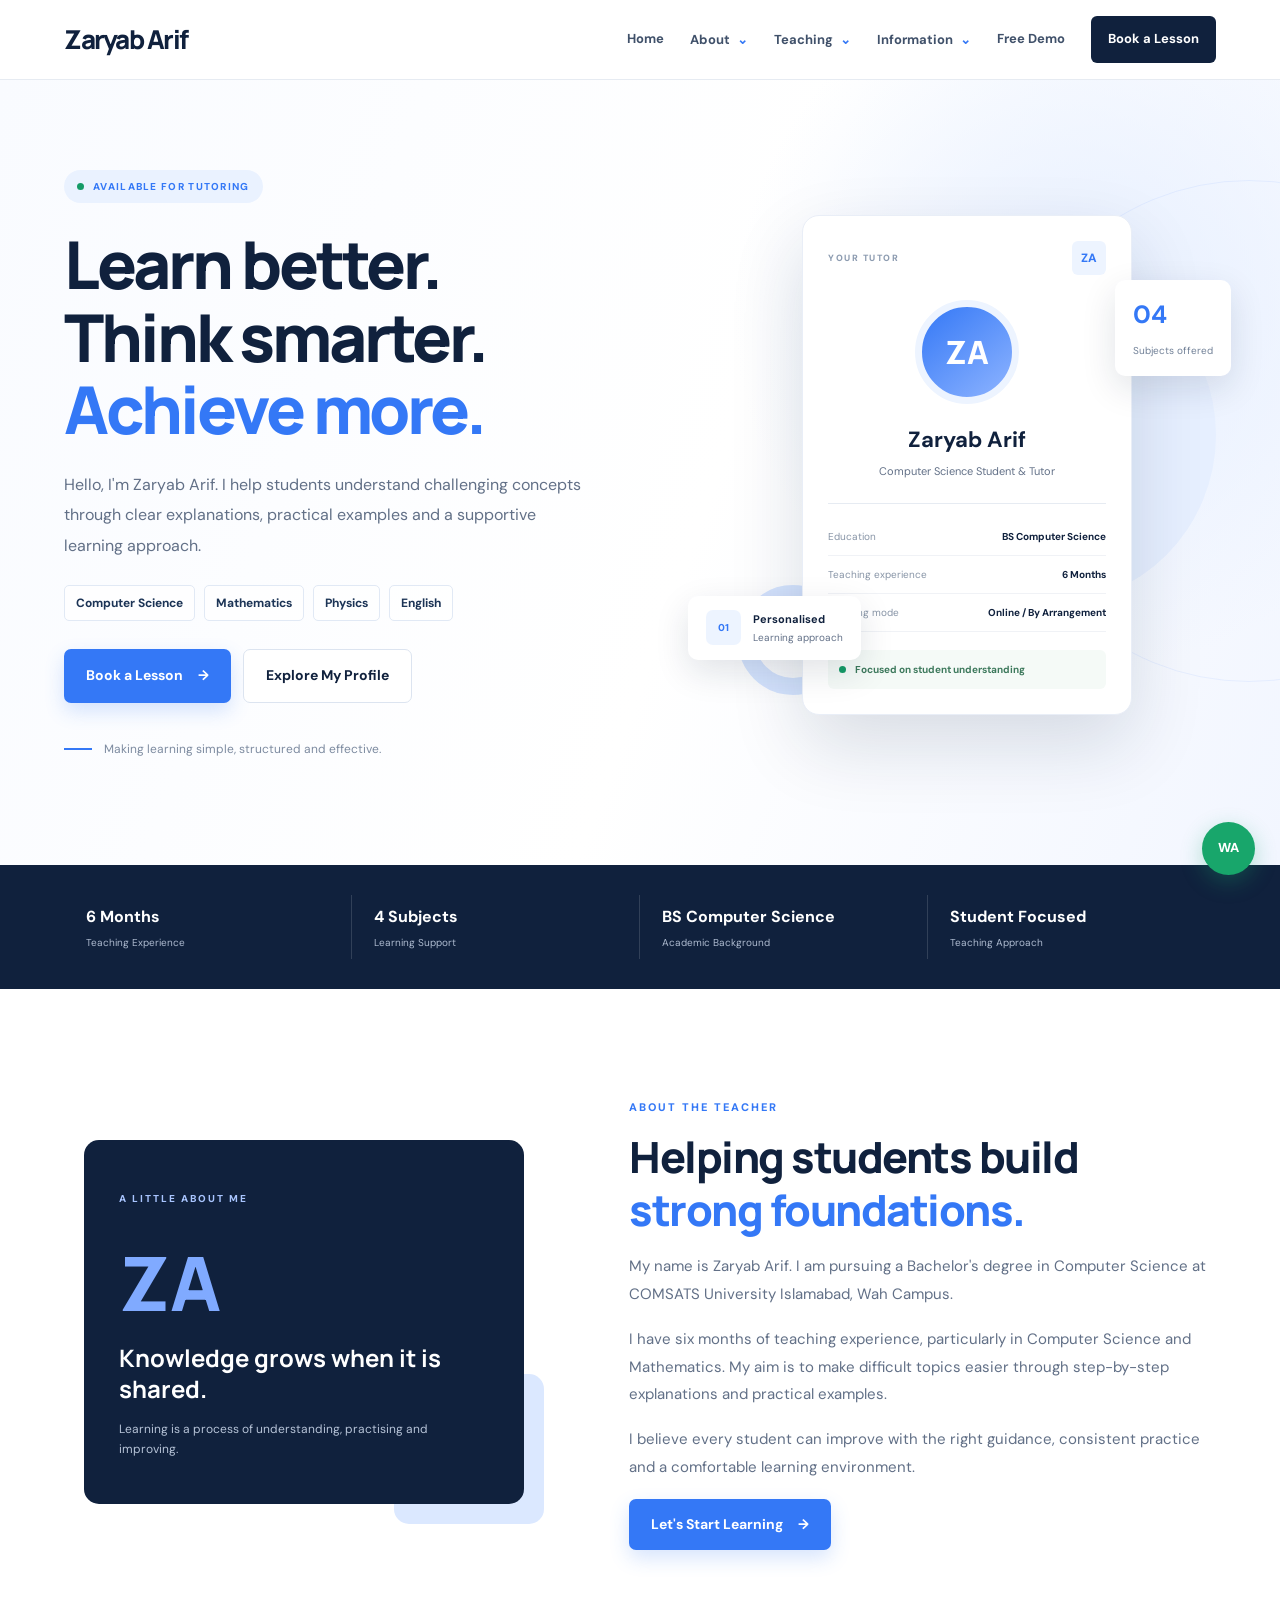
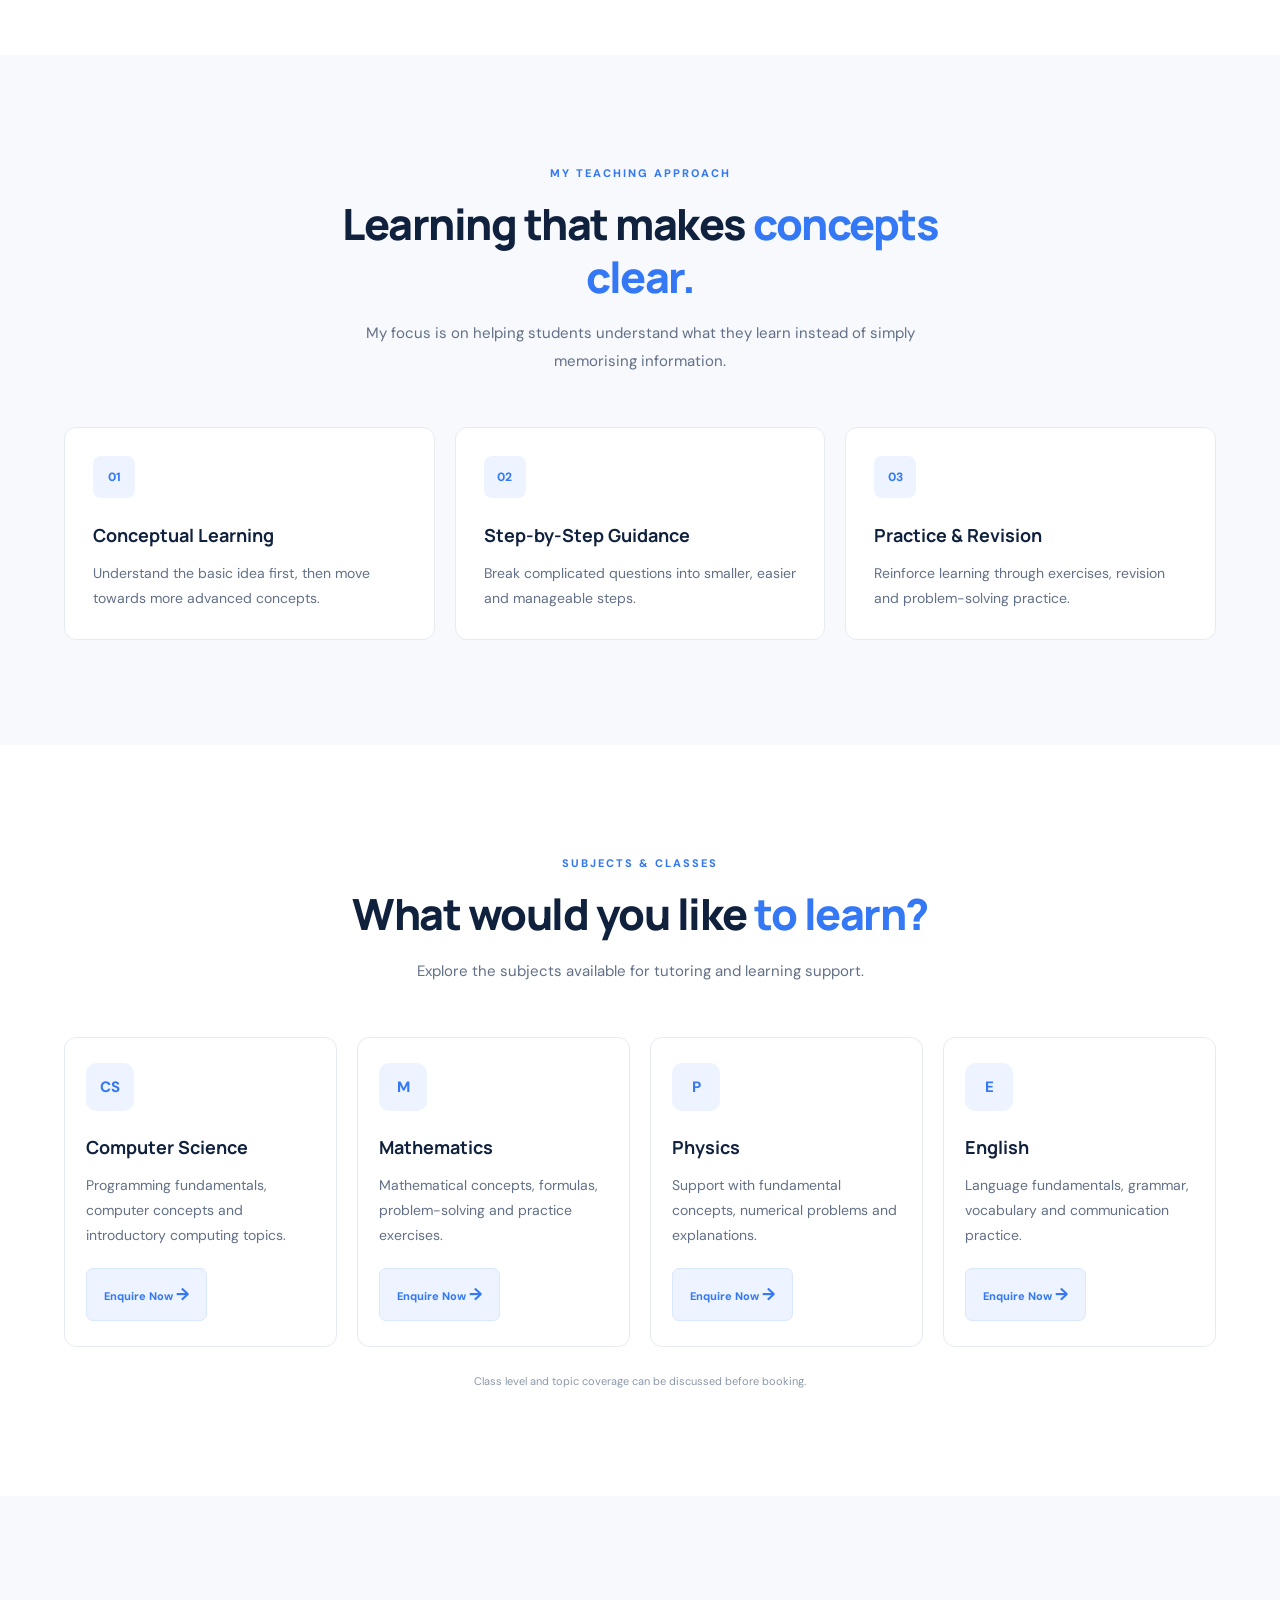
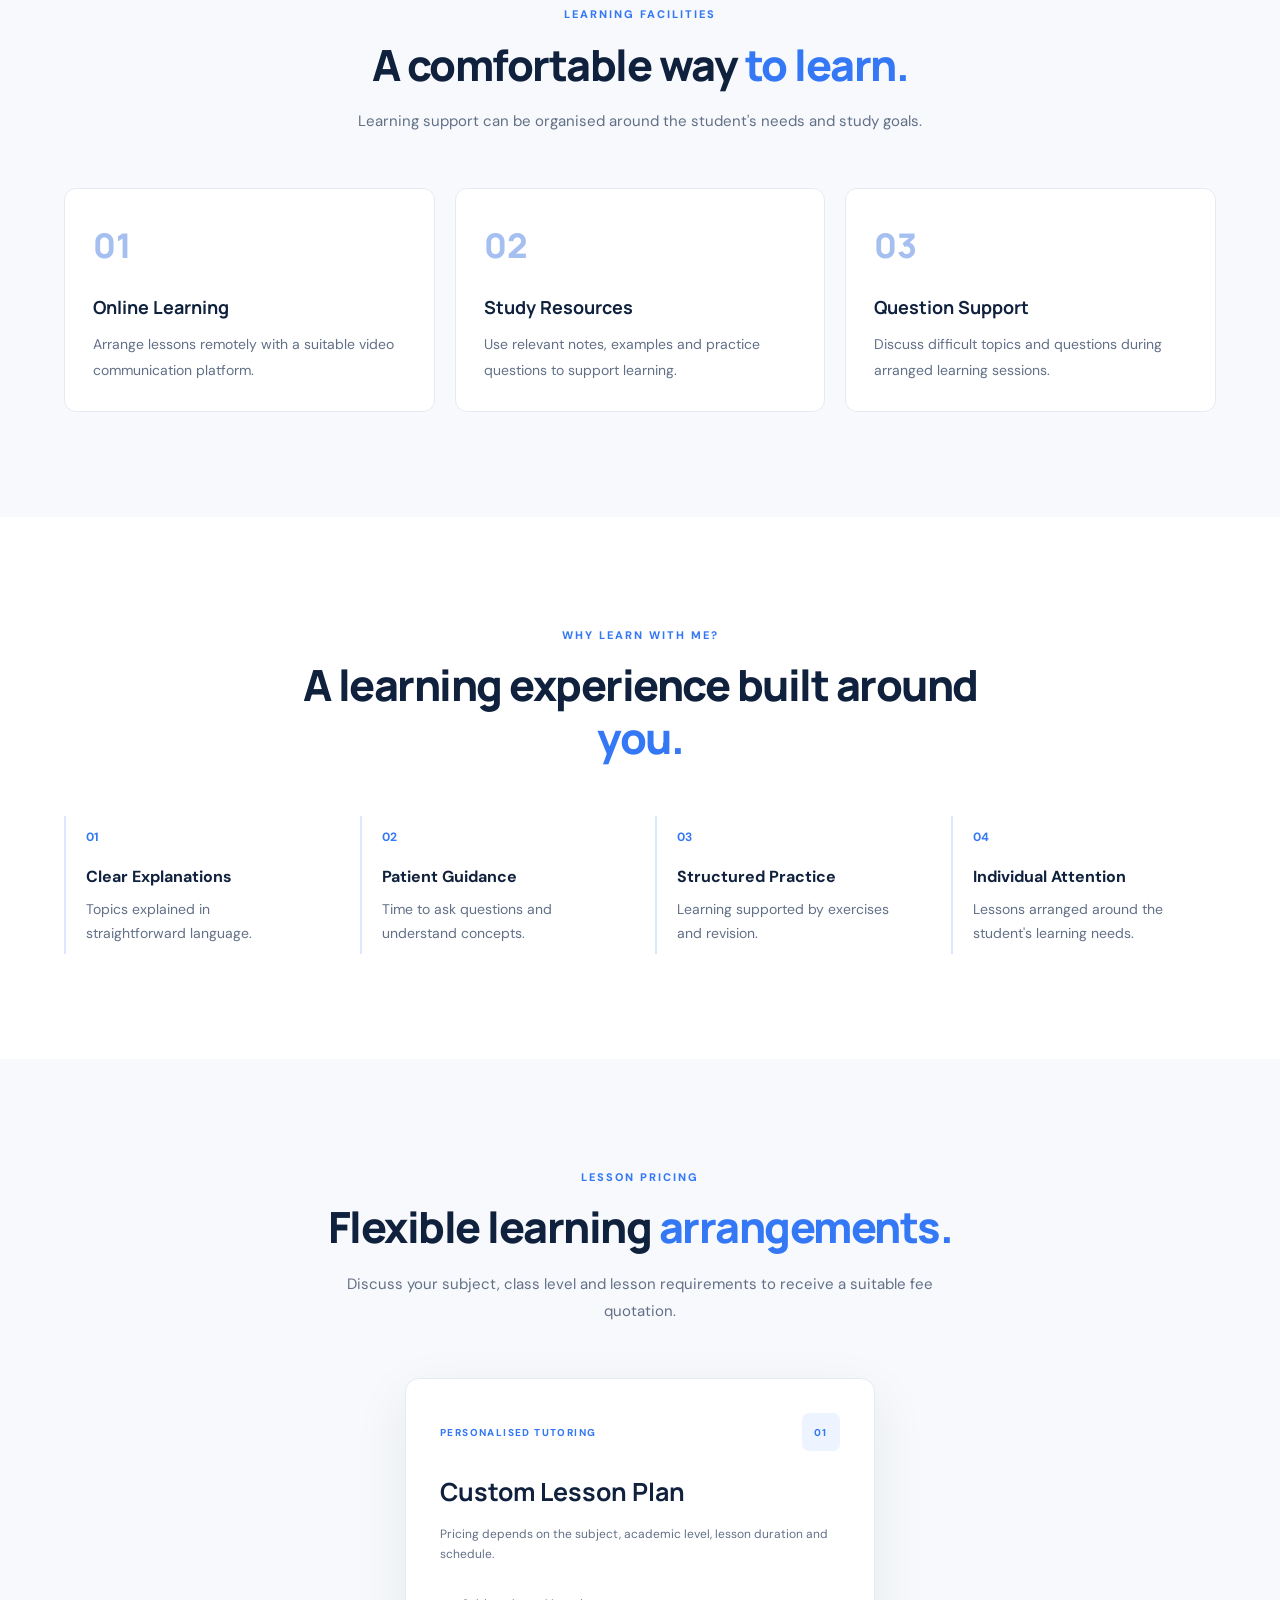
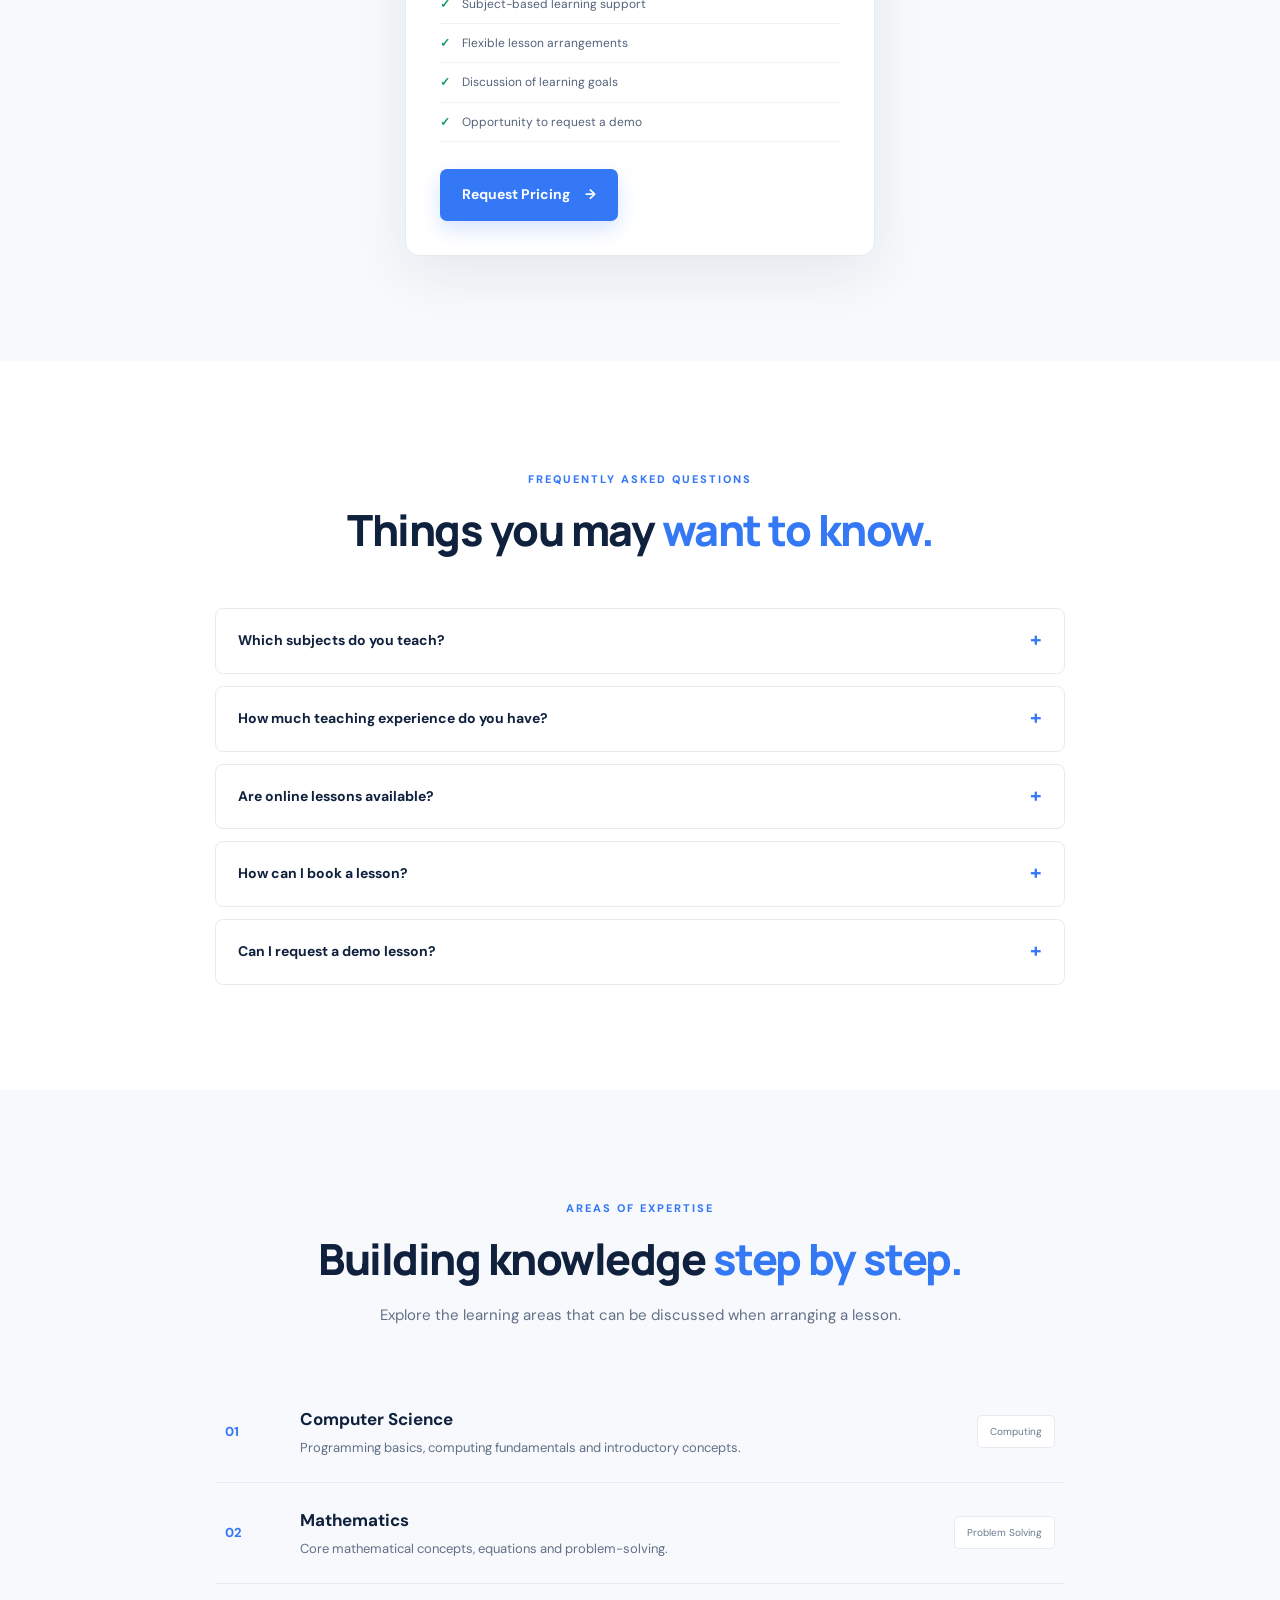
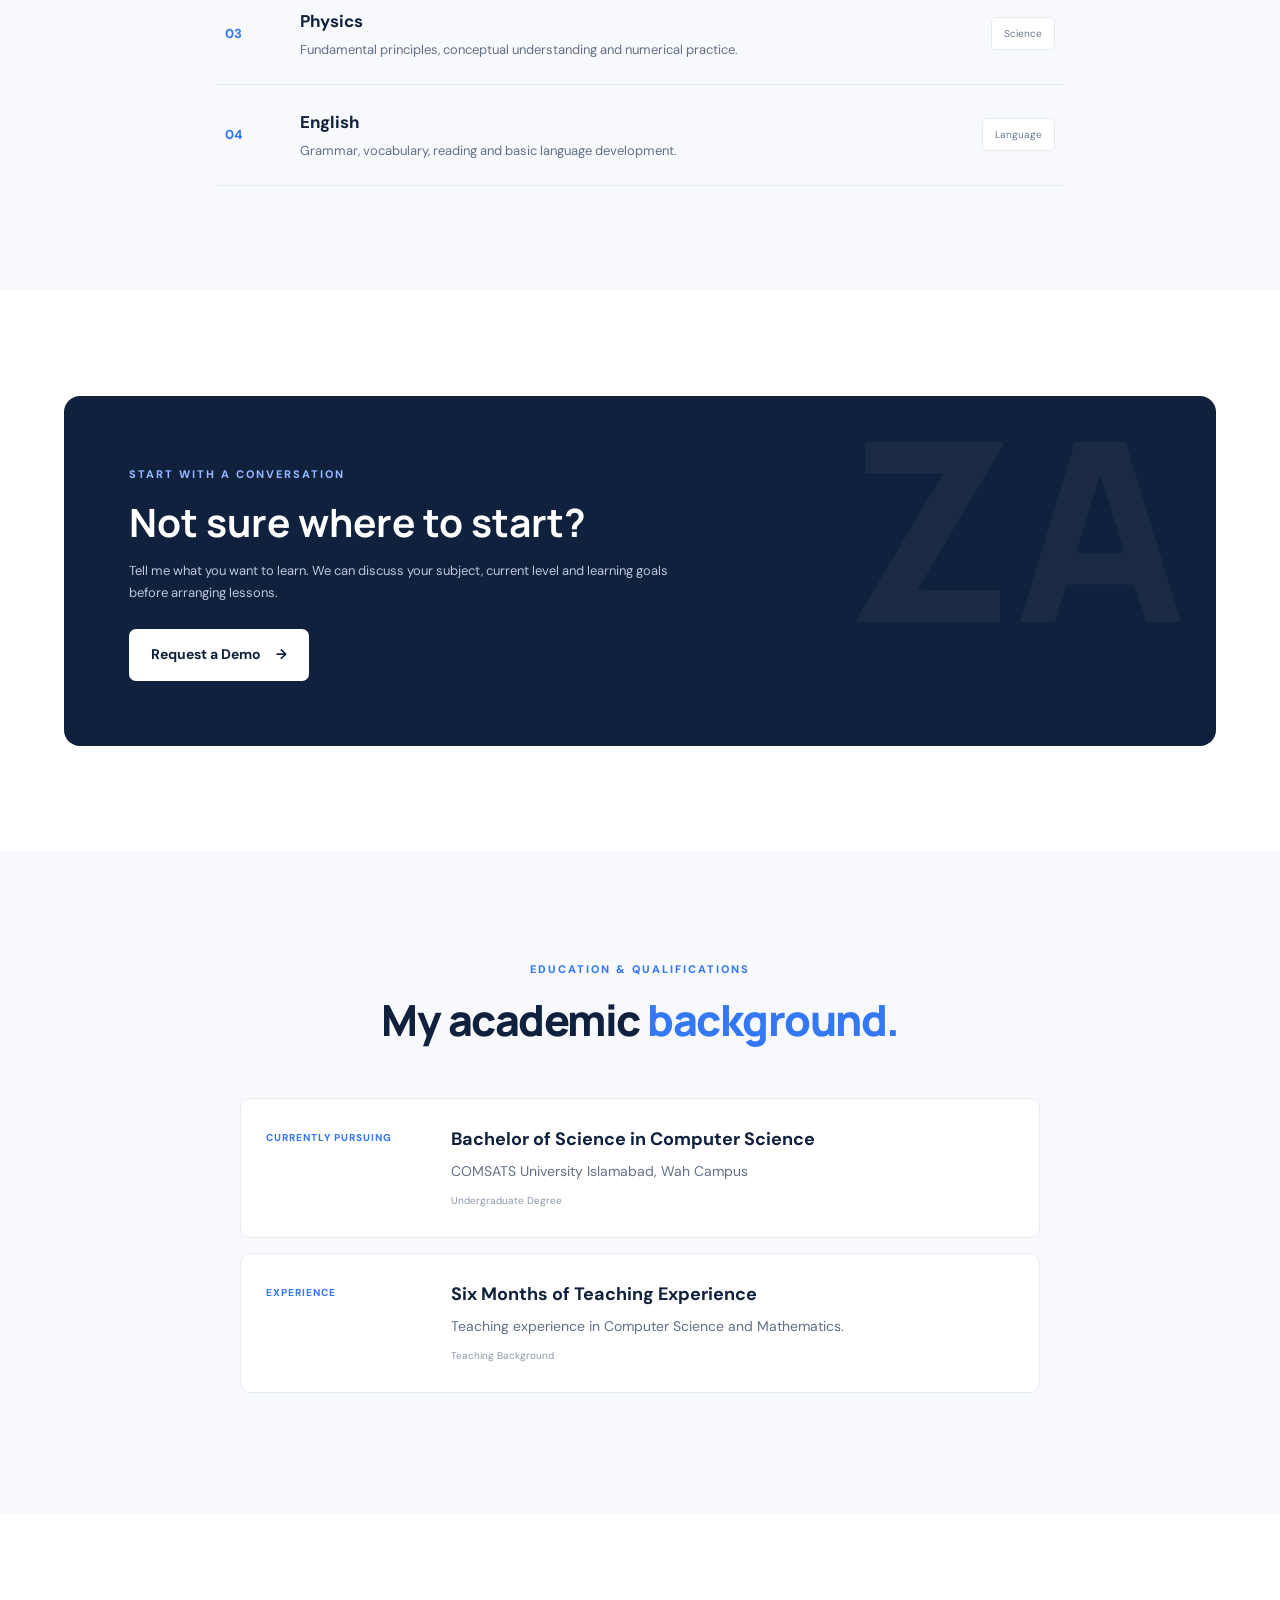
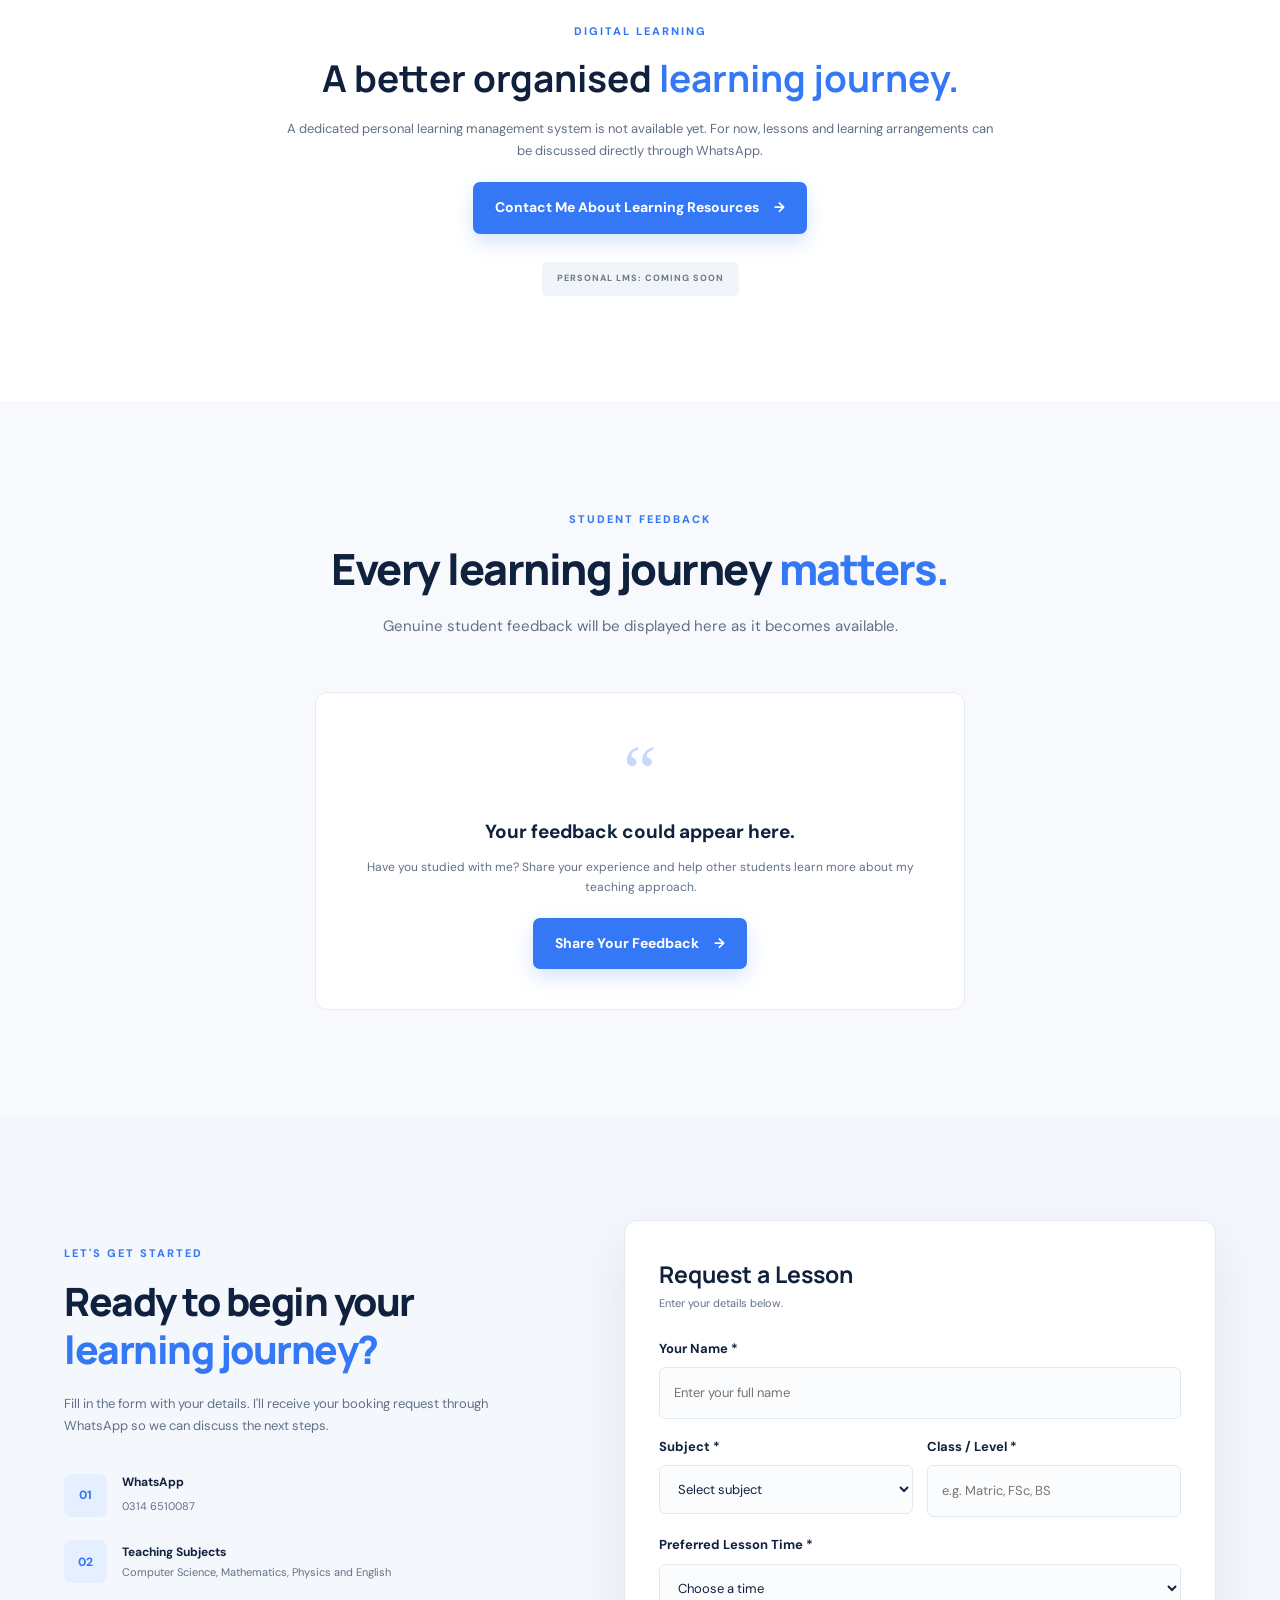
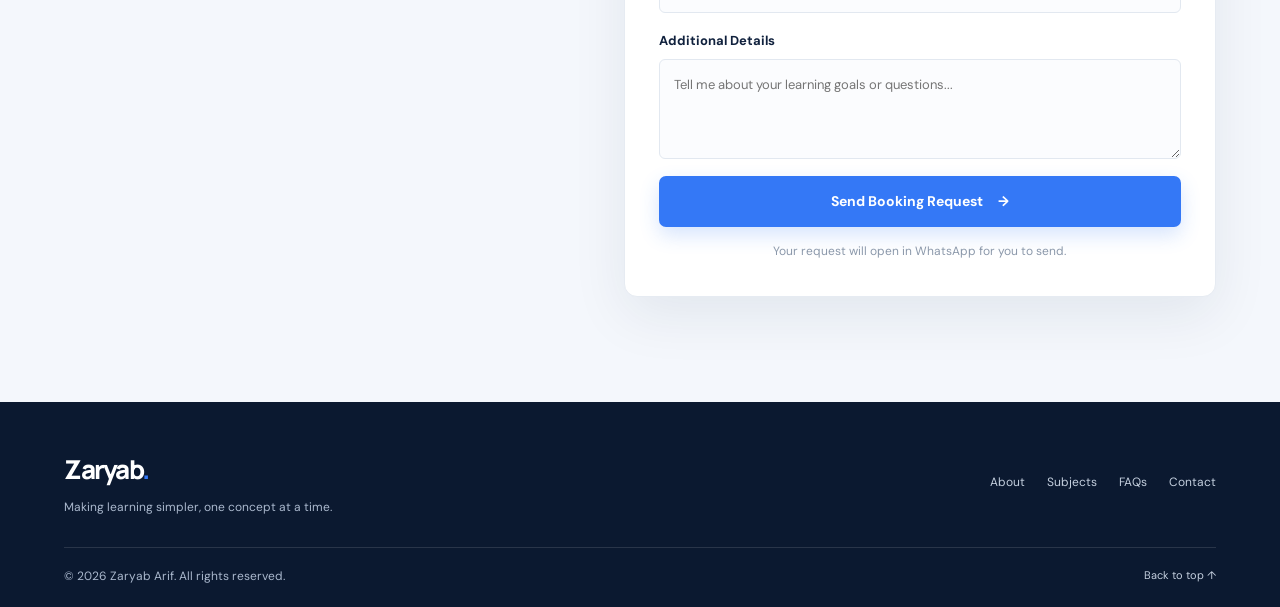
==== index.html @ 6c556bca "Add files via upload" ====
<!DOCTYPE html>
<html lang="en">
<head>
    <meta charset="UTF-8">
    <meta name="viewport" content="width=device-width, initial-scale=1.0">
    <meta name="description" content="Meet Zaryab Arif, a computer science student and tutor offering online learning support in Computer Science, Mathematics, Physics and English.">
    <title>Zaryab Arif | Online Tutor</title>
    <link rel="stylesheet" href="style.css">
</head>
<body>

    <!-- HEADER -->
    <header class="header">
        <div class="container navbar">
            <a href="#home" class="logo">Zaryab Arif</a>

            <button class="menu-toggle" id="menuToggle" aria-label="Open navigation" aria-expanded="false">
                <span></span><span></span><span></span>
            </button>

            <nav class="nav-links" id="navLinks">
                <a href="#home">Home</a>

                <div class="nav-dropdown">
                    <button class="dropdown-toggle">About <span>⌄</span></button>
                    <div class="dropdown-menu">
                        <a href="#about">About Me</a>
                        <a href="#specialties">Teaching Approach</a>
                        <a href="#qualifications">Qualifications</a>
                    </div>
                </div>

                <div class="nav-dropdown">
                    <button class="dropdown-toggle">Teaching <span>⌄</span></button>
                    <div class="dropdown-menu">
                        <a href="#subjects">Subjects & Classes</a>
                        <a href="#facilities">Learning Facilities</a>
                        <a href="#expertise">Expertise</a>
                    </div>
                </div>

                <div class="nav-dropdown">
                    <button class="dropdown-toggle">Information <span>⌄</span></button>
                    <div class="dropdown-menu">
                        <a href="#trust">Why Learn With Me?</a>
                        <a href="#pricing">Pricing</a>
                        <a href="#faq">FAQs</a>
                        <a href="#lms">Learning Platform</a>
                        <a href="#testimonials">Reviews</a>
                    </div>
                </div>

                <a href="#demo">Free Demo</a>
                <a href="#booking" class="nav-cta">Book a Lesson</a>
            </nav>
        </div>
    </header>


    <main>

        <!-- 1. HERO -->
        <section class="hero" id="home">
            <div class="container hero-grid">

                <div class="hero-content">
                    <div class="eyebrow">
                        <span class="status-dot"></span>
                        AVAILABLE FOR TUTORING
                    </div>

                    <h1>
                        Learn better.<br>
                        Think smarter.<br>
                        <span>Achieve more.</span>
                    </h1>

                    <p class="hero-description">
                        Hello, I'm Zaryab Arif. I help students understand
                        challenging concepts through clear explanations,
                        practical examples and a supportive learning approach.
                    </p>

                    <div class="hero-tags">
                        <span>Computer Science</span>
                        <span>Mathematics</span>
                        <span>Physics</span>
                        <span>English</span>
                    </div>

                    <div class="hero-buttons">
                        <a href="#booking" class="btn btn-primary">
                            Book a Lesson <span>→</span>
                        </a>
                        <a href="#about" class="btn btn-secondary">
                            Explore My Profile
                        </a>
                    </div>

                    <div class="hero-note">
                        <span class="note-line"></span>
                        Making learning simple, structured and effective.
                    </div>
                </div>

                <div class="hero-visual">
                    <div class="visual-decoration decoration-one"></div>
                    <div class="visual-decoration decoration-two"></div>

                    <div class="profile-card">
                        <div class="profile-top">
                            <span class="profile-label">YOUR TUTOR</span>
                            <span class="profile-mark">ZA</span>
                        </div>

                        <div class="profile-avatar">ZA</div>

                        <h2>Zaryab Arif</h2>
                        <p class="profile-role">Computer Science Student & Tutor</p>

                        <div class="profile-divider"></div>

                        <div class="profile-detail">
                            <span>Education</span>
                            <strong>BS Computer Science</strong>
                        </div>

                        <div class="profile-detail">
                            <span>Teaching experience</span>
                            <strong>6 Months</strong>
                        </div>

                        <div class="profile-detail">
                            <span>Learning mode</span>
                            <strong>Online / By Arrangement</strong>
                        </div>

                        <div class="profile-bottom">
                            <span class="profile-bottom-dot"></span>
                            Focused on student understanding
                        </div>
                    </div>

                    <div class="floating-card floating-card-top">
                        <strong>04</strong>
                        <span>Subjects offered</span>
                    </div>

                    <div class="floating-card floating-card-bottom">
                        <span class="floating-icon">01</span>
                        <div>
                            <strong>Personalised</strong>
                            <span>Learning approach</span>
                        </div>
                    </div>
                </div>

            </div>
        </section>


        <!-- INTRO STRIP -->
        <section class="intro-strip">
            <div class="container intro-grid">
                <div>
                    <strong>6 Months</strong>
                    <span>Teaching Experience</span>
                </div>
                <div>
                    <strong>4 Subjects</strong>
                    <span>Learning Support</span>
                </div>
                <div>
                    <strong>BS Computer Science</strong>
                    <span>Academic Background</span>
                </div>
                <div>
                    <strong>Student Focused</strong>
                    <span>Teaching Approach</span>
                </div>
            </div>
        </section>


        <!-- 2. ABOUT -->
        <section class="section about" id="about">
            <div class="container two-column">

                <div class="about-visual">
                    <div class="about-panel">
                        <span class="panel-small">A LITTLE ABOUT ME</span>
                        <div class="about-initials">ZA</div>
                        <h3>Knowledge grows when it is shared.</h3>
                        <p>Learning is a process of understanding, practising and improving.</p>
                    </div>
                    <div class="about-accent"></div>
                </div>

                <div class="section-content">
                    <span class="section-label">ABOUT THE TEACHER</span>
                    <h2>Helping students build <span>strong foundations.</span></h2>

                    <p>
                        My name is Zaryab Arif. I am pursuing a Bachelor's
                        degree in Computer Science at COMSATS University
                        Islamabad, Wah Campus.
                    </p>

                    <p>
                        I have six months of teaching experience, particularly
                        in Computer Science and Mathematics. My aim is to make
                        difficult topics easier through step-by-step
                        explanations and practical examples.
                    </p>

                    <p>
                        I believe every student can improve with the right
                        guidance, consistent practice and a comfortable
                        learning environment.
                    </p>

                    <a href="#booking" class="btn btn-primary">
                            Let's Start Learning <span>→</span>
                    </a>
                </div>

            </div>
        </section>


        <!-- 3. SPECIALTIES -->
        <section class="section specialties section-light" id="specialties">
            <div class="container">
                <div class="section-heading">
                    <span class="section-label">MY TEACHING APPROACH</span>
                    <h2>Learning that makes <span>concepts clear.</span></h2>
                    <p>My focus is on helping students understand what they learn instead of simply memorising information.</p>
                </div>

                <div class="card-grid three-grid">
                    <article class="feature-card">
                        <div class="card-number">01</div>
                        <h3>Conceptual Learning</h3>
                        <p>Understand the basic idea first, then move towards more advanced concepts.</p>
                    </article>

                    <article class="feature-card">
                        <div class="card-number">02</div>
                        <h3>Step-by-Step Guidance</h3>
                        <p>Break complicated questions into smaller, easier and manageable steps.</p>
                    </article>

                    <article class="feature-card">
                        <div class="card-number">03</div>
                        <h3>Practice & Revision</h3>
                        <p>Reinforce learning through exercises, revision and problem-solving practice.</p>
                    </article>
                </div>
            </div>
        </section>


        <!-- 4. SUBJECTS -->
        <section class="section subjects" id="subjects">
            <div class="container">
                <div class="section-heading">
                    <span class="section-label">SUBJECTS & CLASSES</span>
                    <h2>What would you like <span>to learn?</span></h2>
                    <p>Explore the subjects available for tutoring and learning support.</p>
                </div>

                <div class="card-grid four-grid">
                    <article class="subject-card">
                        <div class="subject-icon">CS</div>
                        <h3>Computer Science</h3>
                        <p>Programming fundamentals, computer concepts and introductory computing topics.</p>
                        <a href="#booking" class="subject-button">
    Enquire Now <span>→</span>
</a>
                    </article>

                    <article class="subject-card">
                        <div class="subject-icon">M</div>
                        <h3>Mathematics</h3>
                        <p>Mathematical concepts, formulas, problem-solving and practice exercises.</p>
                        <a href="#booking" class="subject-button">
    Enquire Now <span>→</span>
</a>
                    </article>

                    <article class="subject-card">
                        <div class="subject-icon">P</div>
                        <h3>Physics</h3>
                        <p>Support with fundamental concepts, numerical problems and explanations.</p>
                        <a href="#booking" class="subject-button">
    Enquire Now <span>→</span>
</a>
                    </article>

                    <article class="subject-card">
                        <div class="subject-icon">E</div>
                        <h3>English</h3>
                        <p>Language fundamentals, grammar, vocabulary and communication practice.</p>
                        <a href="#booking" class="subject-button">
    Enquire Now <span>→</span>
</a>
                    </article>
                </div>

                <p class="small-note">
                    Class level and topic coverage can be discussed before booking.
                </p>
            </div>
        </section>


        <!-- 5. LEARNING FACILITIES -->
        <section class="section facilities section-light" id="facilities">
            <div class="container">
                <div class="section-heading">
                    <span class="section-label">LEARNING FACILITIES</span>
                    <h2>A comfortable way <span>to learn.</span></h2>
                    <p>Learning support can be organised around the student's needs and study goals.</p>
                </div>

                <div class="card-grid three-grid">
                    <article class="facility-card">
                        <div class="facility-icon">01</div>
                        <h3>Online Learning</h3>
                        <p>Arrange lessons remotely with a suitable video communication platform.</p>
                    </article>

                    <article class="facility-card">
                        <div class="facility-icon">02</div>
                        <h3>Study Resources</h3>
                        <p>Use relevant notes, examples and practice questions to support learning.</p>
                    </article>

                    <article class="facility-card">
                        <div class="facility-icon">03</div>
                        <h3>Question Support</h3>
                        <p>Discuss difficult topics and questions during arranged learning sessions.</p>
                    </article>
                </div>
            </div>
        </section>


        <!-- 6. TRUST SIGNALS -->
        <section class="section trust" id="trust">
            <div class="container">
                <div class="section-heading">
                    <span class="section-label">WHY LEARN WITH ME?</span>
                    <h2>A learning experience built around <span>you.</span></h2>
                </div>

                <div class="trust-grid">
                    <div class="trust-item">
                        <strong>01</strong>
                        <h3>Clear Explanations</h3>
                        <p>Topics explained in straightforward language.</p>
                    </div>

                    <div class="trust-item">
                        <strong>02</strong>
                        <h3>Patient Guidance</h3>
                        <p>Time to ask questions and understand concepts.</p>
                    </div>

                    <div class="trust-item">
                        <strong>03</strong>
                        <h3>Structured Practice</h3>
                        <p>Learning supported by exercises and revision.</p>
                    </div>

                    <div class="trust-item">
                        <strong>04</strong>
                        <h3>Individual Attention</h3>
                        <p>Lessons arranged around the student's learning needs.</p>
                    </div>
                </div>
            </div>
        </section>


        <!-- 7. PRICING -->
        <section class="section pricing section-light" id="pricing">
            <div class="container">
                <div class="section-heading">
                    <span class="section-label">LESSON PRICING</span>
                    <h2>Flexible learning <span>arrangements.</span></h2>
                    <p>Discuss your subject, class level and lesson requirements to receive a suitable fee quotation.</p>
                </div>

                <div class="pricing-card">
                    <div class="pricing-top">
                        <span>PERSONALISED TUTORING</span>
                        <div class="pricing-symbol">01</div>
                    </div>
                    <h3>Custom Lesson Plan</h3>
                    <p>Pricing depends on the subject, academic level, lesson duration and schedule.</p>

                    <ul>
                        <li>Subject-based learning support</li>
                        <li>Flexible lesson arrangements</li>
                        <li>Discussion of learning goals</li>
                        <li>Opportunity to request a demo</li>
                    </ul>

                    <a href="#booking" class="btn btn-primary">Request Pricing <span>→</span></a>
                </div>
            </div>
        </section>


        <!-- 8. FAQ -->
        <section class="section faq" id="faq">
            <div class="container faq-container">
                <div class="section-heading">
                    <span class="section-label">FREQUENTLY ASKED QUESTIONS</span>
                    <h2>Things you may <span>want to know.</span></h2>
                </div>

                <div class="faq-list">
                    <details class="faq-item">
                        <summary>Which subjects do you teach?</summary>
                        <p>I offer learning support in Computer Science, Mathematics, Physics and English.</p>
                    </details>

                    <details class="faq-item">
                        <summary>How much teaching experience do you have?</summary>
                        <p>I have six months of teaching experience, particularly in Computer Science and Mathematics.</p>
                    </details>

                    <details class="faq-item">
                        <summary>Are online lessons available?</summary>
                        <p>Online lessons can be arranged. Contact me to discuss a suitable platform and schedule.</p>
                    </details>

                    <details class="faq-item">
                        <summary>How can I book a lesson?</summary>
                        <p>Complete the booking form on this website. It will prepare a message that you can send to me through WhatsApp.</p>
                    </details>

                    <details class="faq-item">
                        <summary>Can I request a demo lesson?</summary>
                        <p>Yes. You can contact me to discuss the possibility of arranging a demo lesson.</p>
                    </details>
                </div>
            </div>
        </section>


        <!-- 9. EXPERTISE -->
        <section class="section expertise section-light" id="expertise">
            <div class="container">
                <div class="section-heading">
                    <span class="section-label">AREAS OF EXPERTISE</span>
                    <h2>Building knowledge <span>step by step.</span></h2>
                    <p>Explore the learning areas that can be discussed when arranging a lesson.</p>
                </div>

                <div class="expertise-list">
                    <div class="expertise-row">
                        <span class="expertise-index">01</span>
                        <div>
                            <h3>Computer Science</h3>
                            <p>Programming basics, computing fundamentals and introductory concepts.</p>
                        </div>
                        <span class="expertise-tag">Computing</span>
                    </div>

                    <div class="expertise-row">
                        <span class="expertise-index">02</span>
                        <div>
                            <h3>Mathematics</h3>
                            <p>Core mathematical concepts, equations and problem-solving.</p>
                        </div>
                        <span class="expertise-tag">Problem Solving</span>
                    </div>

                    <div class="expertise-row">
                        <span class="expertise-index">03</span>
                        <div>
                            <h3>Physics</h3>
                            <p>Fundamental principles, conceptual understanding and numerical practice.</p>
                        </div>
                        <span class="expertise-tag">Science</span>
                    </div>

                    <div class="expertise-row">
                        <span class="expertise-index">04</span>
                        <div>
                            <h3>English</h3>
                            <p>Grammar, vocabulary, reading and basic language development.</p>
                        </div>
                        <span class="expertise-tag">Language</span>
                    </div>
                </div>
            </div>
        </section>


        <!-- 10. DEMO BOOKING -->
        <section class="section demo" id="demo">
            <div class="container demo-box">
                <div class="demo-content">
                    <span class="section-label">START WITH A CONVERSATION</span>
                    <h2>Not sure where to start?</h2>
                    <p>Tell me what you want to learn. We can discuss your subject, current level and learning goals before arranging lessons.</p>
                    <a href="#booking" class="btn btn-light">Request a Demo <span>→</span></a>
                </div>
                <div class="demo-decoration">ZA</div>
            </div>
        </section>


        <!-- 11. QUALIFICATIONS -->
        <section class="section qualifications section-light" id="qualifications">
            <div class="container">
                <div class="section-heading">
                    <span class="section-label">EDUCATION & QUALIFICATIONS</span>
                    <h2>My academic <span>background.</span></h2>
                </div>

                <div class="qualification-card">
                    <div class="qualification-year">CURRENTLY PURSUING</div>
                    <div>
                        <h3>Bachelor of Science in Computer Science</h3>
                        <p>COMSATS University Islamabad, Wah Campus</p>
                        <span>Undergraduate Degree</span>
                    </div>
                </div>

                <div class="qualification-card">
                    <div class="qualification-year">EXPERIENCE</div>
                    <div>
                        <h3>Six Months of Teaching Experience</h3>
                        <p>Teaching experience in Computer Science and Mathematics.</p>
                        <span>Teaching Background</span>
                    </div>
                </div>
            </div>
        </section>


        <!-- 12. LMS -->
        <section class="section lms" id="lms">
            <div class="container lms-content">
                <span class="section-label">DIGITAL LEARNING</span>
                <h2>A better organised <span>learning journey.</span></h2>
                <p>
                    A dedicated personal learning management system is not
                    available yet. For now, lessons and learning arrangements
                    can be discussed directly through WhatsApp.
                </p>
                <a href="https://wa.me/923146510087"
                target="_blank"
                rel="noopener"
                class="btn btn-primary">
                Contact Me About Learning Resources <span>→</span>
                </a>
                <div class="lms-status">PERSONAL LMS: COMING SOON</div>
            </div>
        </section>


        <!-- 13. TESTIMONIALS -->
        <section class="section testimonials section-light" id="testimonials">
            <div class="container">
                <div class="section-heading">
                    <span class="section-label">STUDENT FEEDBACK</span>
                    <h2>Every learning journey <span>matters.</span></h2>
                    <p>Genuine student feedback will be displayed here as it becomes available.</p>
                </div>

                <div class="review-placeholder">
                    <div class="review-quote">“</div>
                    <h3>Your feedback could appear here.</h3>
                    <p>Have you studied with me? Share your experience and help other students learn more about my teaching approach.</p>
                    <a href="feedback.html" class="btn btn-primary">
                         Share Your Feedback <span>→</span>
                    </a>
                </div>
            </div>
        </section>


        <!-- BOOKING FORM -->
        <section class="section booking" id="booking">
            <div class="container booking-grid">

                <div class="booking-information">
                    <span class="section-label">LET'S GET STARTED</span>
                    <h2>Ready to begin your <span>learning journey?</span></h2>
                    <p>
                        Fill in the form with your details. I'll receive your
                        booking request through WhatsApp so we can discuss
                        the next steps.
                    </p>

                    <div class="contact-detail">
                        <span class="contact-icon">01</span>
                        <div>
                            <strong>WhatsApp</strong>
                            <a href="https://wa.me/923146510087" target="_blank" rel="noopener">0314 6510087</a>
                        </div>
                    </div>

                    <div class="contact-detail">
                        <span class="contact-icon">02</span>
                        <div>
                            <strong>Teaching Subjects</strong>
                            <p>Computer Science, Mathematics, Physics and English</p>
                        </div>
                    </div>
                </div>

                <form class="booking-form" id="bookingForm">
                    <div class="form-heading">
                        <h3>Request a Lesson</h3>
                        <p>Enter your details below.</p>
                    </div>

                    <div class="form-group">
                        <label for="studentName">Your Name *</label>
                        <input type="text" id="studentName" placeholder="Enter your full name" required>
                    </div>

                    <div class="form-row">
                        <div class="form-group">
                            <label for="studentSubject">Subject *</label>
                            <select id="studentSubject" required>
                                <option value="">Select subject</option>
                                <option>Computer Science</option>
                                <option>Mathematics</option>
                                <option>Physics</option>
                                <option>English</option>
                            </select>
                        </div>

                        <div class="form-group">
                            <label for="studentLevel">Class / Level *</label>
                            <input type="text" id="studentLevel" placeholder="e.g. Matric, FSc, BS" required>
                        </div>
                    </div>

                    <div class="form-group">
                        <label for="lessonTime">Preferred Lesson Time *</label>
                        <select id="lessonTime" required>
                            <option value="">Choose a time</option>
                            <option>Morning</option>
                            <option>Afternoon</option>
                            <option>Evening</option>
                            <option>Flexible</option>
                        </select>
                    </div>

                    <div class="form-group">
                        <label for="studentMessage">Additional Details</label>
                        <textarea id="studentMessage" placeholder="Tell me about your learning goals or questions..."></textarea>
                    </div>

                    <button type="submit" class="btn btn-primary form-submit">
                        Send Booking Request <span>→</span>
                    </button>

                    <p class="form-note">Your request will open in WhatsApp for you to send.</p>
                </form>

            </div>
        </section>

    </main>


    <!-- FOOTER -->
    <footer class="footer">
        <div class="container footer-content">
            <div>
                <a href="#home" class="footer-logo">Zaryab<span>.</span></a>
                <p>Making learning simpler, one concept at a time.</p>
            </div>

            <div class="footer-links">
                <a href="#about">About</a>
                <a href="#subjects">Subjects</a>
                <a href="#faq">FAQs</a>
                <a href="#booking">Contact</a>
            </div>
        </div>

        <div class="container footer-bottom">
            <p>© <span id="currentYear"></span> Zaryab Arif. All rights reserved.</p>
            <a href="#home">Back to top ↑</a>
        </div>
    </footer>


    <!-- FLOATING WHATSAPP -->
    <a href="https://wa.me/923146510087" class="whatsapp-float"
       target="_blank" rel="noopener" aria-label="Contact me on WhatsApp">
        WA
    </a>

    <script src="script.js"></script>
</body>
</html>
---- style.css ----
@import url('https://fonts.googleapis.com/css2?family=DM+Sans:wght@400;500;600;700;800&family=Manrope:wght@400;500;600;700;800&display=swap');

:root {
    --navy: #10213d;
    --navy-light: #1c3456;
    --blue: #3478f6;
    --blue-dark: #205fd3;
    --blue-pale: #edf4ff;
    --text: #627087;
    --white: #ffffff;
    --light: #f7f9fc;
    --border: #e6ebf2;
    --green: #159b67;
    --shadow: 0 18px 55px rgba(16, 33, 61, 0.08);
}

* {
    margin: 0;
    padding: 0;
    box-sizing: border-box;
}

html {
    scroll-behavior: smooth;
    scroll-padding-top: 95px;
}

body {
    font-family: 'DM Sans', sans-serif;
    color: var(--text);
    background: var(--white);
    line-height: 1.7;
    overflow-x: hidden;
}

a {
    text-decoration: none;
    color: inherit;
}

button,
input,
select,
textarea {
    font: inherit;
}

button {
    cursor: pointer;
}

.container {
    width: min(1160px, 90%);
    margin: auto;
}

.section {
    padding: 105px 0;
}

.section-light {
    background: var(--light);
}

.section-label {
    color: var(--blue);
    font-size: 11px;
    font-weight: 800;
    letter-spacing: 2px;
    display: inline-block;
    margin-bottom: 15px;
}

.section-heading {
    max-width: 700px;
    margin: 0 auto 52px;
    text-align: center;
}

.section-heading h2,
.section-content h2,
.booking-information h2 {
    font-family: 'Manrope', sans-serif;
    color: var(--navy);
    font-size: clamp(30px, 4vw, 43px);
    font-weight: 800;
    line-height: 1.22;
    letter-spacing: -1.5px;
    margin-bottom: 17px;
}

.section-heading h2 span,
.section-content h2 span,
.booking-information h2 span {
    color: var(--blue);
}

.section-heading p {
    max-width: 620px;
    margin: auto;
}

.btn {
    display: inline-flex;
    align-items: center;
    justify-content: center;
    gap: 15px;
    padding: 14px 22px;
    border-radius: 7px;
    font-weight: 700;
    font-size: 13px;
    transition: 0.25s ease;
}

.btn-primary {
    background: var(--blue);
    color: white;
    box-shadow: 0 8px 20px rgba(52, 120, 246, 0.2);
}

.btn-primary:hover {
    background: var(--blue-dark);
    transform: translateY(-3px);
    box-shadow: 0 12px 25px rgba(52, 120, 246, 0.27);
}

.btn-secondary {
    border: 1px solid #dce4f0;
    background: white;
    color: var(--navy);
}

.btn-secondary:hover {
    border-color: var(--blue);
    color: var(--blue);
}

.text-link {
    display: inline-flex;
    align-items: center;
    gap: 10px;
    color: var(--blue);
    font-size: 14px;
    font-weight: 700;
}

.text-link:hover {
    gap: 15px;
}


/* HEADER */

.header {
    position: sticky;
    top: 0;
    z-index: 1000;
    background: rgba(255, 255, 255, 0.96);
    backdrop-filter: blur(14px);
    border-bottom: 1px solid var(--border);
}

.navbar {
    min-height: 79px;
    display: flex;
    align-items: center;
    justify-content: space-between;
    gap: 25px;
}

.logo,
.footer-logo {
    color: var(--navy);
    font-family: 'Manrope', sans-serif;
    font-size: 26px;
    font-weight: 800;
    letter-spacing: -1.5px;
}

.logo span,
.footer-logo span {
    color: var(--blue);
}

.nav-links {
    display: flex;
    align-items: center;
    gap: 26px;
}

.nav-links > a,
.dropdown-toggle {
    color: #40516a;
    font-size: 12px;
    font-weight: 700;
    transition: 0.2s;
}

.nav-links > a:hover,
.dropdown-toggle:hover {
    color: var(--blue);
}

.dropdown-toggle {
    background: none;
    border: none;
}

.dropdown-toggle span {
    color: var(--blue);
    margin-left: 4px;
}

.nav-dropdown {
    position: relative;
}

.dropdown-menu {
    position: absolute;
    top: calc(100% + 19px);
    left: -15px;
    min-width: 215px;
    padding: 9px;
    background: white;
    border: 1px solid var(--border);
    border-radius: 10px;
    box-shadow: var(--shadow);
    display: none;
}

.nav-dropdown.open .dropdown-menu {
    display: block;
    animation: dropIn 0.2s ease;
}

.dropdown-menu a {
    display: block;
    color: #526078;
    font-size: 12px;
    font-weight: 600;
    padding: 10px 12px;
    border-radius: 6px;
}

.dropdown-menu a:hover {
    background: var(--blue-pale);
    color: var(--blue);
}

.nav-links .nav-cta {
    background: var(--navy);
    color: white;
    padding: 12px 17px;
    border-radius: 6px;
}

.nav-links .nav-cta:hover {
    background: var(--blue);
    color: white;
}

.menu-toggle {
    display: none;
    width: 42px;
    height: 40px;
    border: 1px solid var(--border);
    border-radius: 7px;
    background: white;
    padding: 10px;
}

.menu-toggle span {
    height: 2px;
    width: 100%;
    display: block;
    background: var(--navy);
    margin: 4px 0;
    transition: 0.2s;
}


/* HERO */

.hero {
    position: relative;
    overflow: hidden;
    padding: 90px 0 105px;
    background:
        radial-gradient(circle at 85% 30%, #e6efff 0, transparent 29%),
        linear-gradient(110deg, #f9fbff 0%, #ffffff 55%, #f2f6ff 100%);
}

.hero::before {
    content: "";
    position: absolute;
    width: 500px;
    height: 500px;
    border: 1px solid rgba(52, 120, 246, 0.08);
    border-radius: 50%;
    right: -220px;
    top: 100px;
}

.hero-grid {
    display: grid;
    grid-template-columns: 1.08fr 0.92fr;
    align-items: center;
    gap: 70px;
    position: relative;
}

.eyebrow {
    display: inline-flex;
    align-items: center;
    gap: 9px;
    color: var(--blue);
    background: #eaf2ff;
    border-radius: 50px;
    padding: 8px 13px;
    font-size: 10px;
    font-weight: 800;
    letter-spacing: 1.3px;
    margin-bottom: 25px;
}

.status-dot,
.profile-bottom-dot {
    width: 7px;
    height: 7px;
    border-radius: 50%;
    background: var(--green);
}

.hero h1 {
    font-family: 'Manrope', sans-serif;
    font-size: clamp(44px, 5.3vw, 66px);
    line-height: 1.1;
    color: var(--navy);
    font-weight: 800;
    letter-spacing: -3px;
}

.hero h1 span {
    color: var(--blue);
}

.hero-description {
    max-width: 530px;
    margin: 24px 0;
    font-size: 15px;
    line-height: 1.9;
}

.hero-tags {
    display: flex;
    flex-wrap: wrap;
    gap: 9px;
    margin-bottom: 28px;
}

.hero-tags span {
    padding: 7px 11px;
    border: 1px solid #e1e9f5;
    background: rgba(255, 255, 255, 0.8);
    border-radius: 5px;
    color: var(--navy-light);
    font-size: 11px;
    font-weight: 700;
}

.hero-buttons {
    display: flex;
    flex-wrap: wrap;
    gap: 12px;
}

.hero-note {
    display: flex;
    align-items: center;
    gap: 12px;
    margin-top: 36px;
    font-size: 12px;
    color: #7d8ba0;
}

.note-line {
    width: 28px;
    height: 2px;
    background: var(--blue);
}

.hero-visual {
    position: relative;
    min-height: 470px;
    display: flex;
    align-items: center;
    justify-content: center;
}

.profile-card {
    position: relative;
    z-index: 2;
    width: 330px;
    background: white;
    padding: 25px;
    border-radius: 17px;
    box-shadow: 0 30px 75px rgba(16, 33, 61, 0.14);
    border: 1px solid #e9eef7;
}

.profile-top {
    display: flex;
    justify-content: space-between;
    align-items: center;
}

.profile-label {
    font-size: 9px;
    color: #8c9bb0;
    font-weight: 800;
    letter-spacing: 1.5px;
}

.profile-mark {
    font-size: 12px;
    font-weight: 800;
    color: var(--blue);
    background: var(--blue-pale);
    padding: 7px 9px;
    border-radius: 6px;
}

.profile-avatar {
    width: 104px;
    height: 104px;
    display: grid;
    place-items: center;
    margin: 25px auto 17px;
    background: linear-gradient(140deg, #3478f6, #8eb4ff);
    color: white;
    border-radius: 50%;
    border: 7px solid #edf4ff;
    font-family: 'Manrope', sans-serif;
    font-size: 32px;
    font-weight: 800;
}

.profile-card h2 {
    color: var(--navy);
    text-align: center;
    font-size: 22px;
}

.profile-role {
    text-align: center;
    font-size: 11px;
    margin-top: 3px;
}

.profile-divider {
    height: 1px;
    background: var(--border);
    margin: 22px 0 14px;
}

.profile-detail {
    display: flex;
    justify-content: space-between;
    gap: 10px;
    padding: 10px 0;
    border-bottom: 1px solid #f0f2f6;
}

.profile-detail span {
    color: #8794a6;
    font-size: 10px;
}

.profile-detail strong {
    color: var(--navy);
    font-size: 10px;
    text-align: right;
}

.profile-bottom {
    display: flex;
    align-items: center;
    gap: 9px;
    background: #f5faf7;
    color: #3d795c;
    padding: 11px;
    border-radius: 6px;
    margin-top: 18px;
    font-size: 10px;
    font-weight: 700;
}

.visual-decoration {
    position: absolute;
    border-radius: 50%;
}

.decoration-one {
    width: 340px;
    height: 340px;
    background: #e6efff;
    right: 0;
    top: 50px;
}

.decoration-two {
    width: 110px;
    height: 110px;
    border: 17px solid #d6e5ff;
    left: 20px;
    bottom: 20px;
}

.floating-card {
    position: absolute;
    z-index: 3;
    background: white;
    box-shadow: 0 12px 35px rgba(16, 33, 61, 0.12);
    border-radius: 10px;
    padding: 14px 18px;
}

.floating-card-top {
    top: 65px;
    right: -15px;
}

.floating-card-top strong {
    display: block;
    color: var(--blue);
    font-size: 25px;
}

.floating-card-top span {
    font-size: 10px;
    color: #718097;
}

.floating-card-bottom {
    bottom: 55px;
    left: -30px;
    display: flex;
    align-items: center;
    gap: 12px;
}

.floating-card-bottom strong,
.floating-card-bottom span {
    display: block;
}

.floating-card-bottom strong {
    font-size: 11px;
    color: var(--navy);
}

.floating-card-bottom span {
    font-size: 10px;
}

.floating-icon {
    display: grid !important;
    place-items: center;
    width: 35px;
    height: 35px;
    background: var(--blue-pale);
    color: var(--blue);
    border-radius: 7px;
    font-weight: 800;
}


/* INTRO STRIP */

.intro-strip {
    background: var(--navy);
    padding: 30px 0;
}

.intro-grid {
    display: grid;
    grid-template-columns: repeat(4, 1fr);
}

.intro-grid > div {
    padding: 8px 22px;
    border-right: 1px solid rgba(255,255,255,0.14);
}

.intro-grid > div:last-child {
    border: none;
}

.intro-grid strong,
.intro-grid span {
    display: block;
}

.intro-grid strong {
    color: white;
    font-size: 16px;
}

.intro-grid span {
    color: #aebbd0;
    font-size: 10px;
    margin-top: 4px;
}


/* ABOUT */

.two-column {
    display: grid;
    grid-template-columns: 0.9fr 1.1fr;
    gap: 85px;
    align-items: center;
}

.about-visual {
    position: relative;
    padding: 20px;
}

.about-panel {
    position: relative;
    z-index: 2;
    background: var(--navy);
    border-radius: 15px;
    padding: 45px 35px;
    min-height: 360px;
    color: white;
}

.panel-small {
    font-size: 10px;
    letter-spacing: 2px;
    color: #a9c5ff;
    font-weight: 800;
}

.about-initials {
    margin: 35px 0 22px;
    font-family: 'Manrope', sans-serif;
    font-size: 75px;
    font-weight: 800;
    color: #80aaff;
    line-height: 1;
}

.about-panel h3 {
    font-family: 'Manrope', sans-serif;
    font-size: 24px;
    line-height: 1.3;
}

.about-panel p {
    color: #b6c3d7;
    font-size: 12px;
    margin-top: 14px;
}

.about-accent {
    position: absolute;
    width: 150px;
    height: 150px;
    background: #dbe8ff;
    border-radius: 15px;
    bottom: 0;
    right: 0;
}

.section-content p {
    margin-bottom: 17px;
    font-size: 14px;
}


/* GENERAL CARDS */

.card-grid {
    display: grid;
    gap: 20px;
}

.three-grid {
    grid-template-columns: repeat(3, 1fr);
}

.four-grid {
    grid-template-columns: repeat(4, 1fr);
}

.feature-card,
.subject-card,
.facility-card {
    background: white;
    border: 1px solid var(--border);
    border-radius: 12px;
    padding: 28px;
    transition: 0.3s ease;
}

.feature-card:hover,
.subject-card:hover,
.facility-card:hover {
    transform: translateY(-6px);
    box-shadow: var(--shadow);
    border-color: #d4e2fb;
}

.card-number {
    color: var(--blue);
    background: var(--blue-pale);
    width: 42px;
    height: 42px;
    display: grid;
    place-items: center;
    font-size: 12px;
    font-weight: 800;
    border-radius: 8px;
    margin-bottom: 22px;
}

.feature-card h3,
.subject-card h3,
.facility-card h3 {
    font-family: 'Manrope', sans-serif;
    color: var(--navy);
    font-size: 17px;
    margin-bottom: 10px;
}

.feature-card p,
.subject-card p,
.facility-card p {
    font-size: 12px;
    line-height: 1.8;
}


/* SUBJECTS */

.subject-card {
    padding: 25px 21px;
}

.subject-icon {
    width: 48px;
    height: 48px;
    display: grid;
    place-items: center;
    background: var(--blue-pale);
    color: var(--blue);
    font-size: 15px;
    font-weight: 800;
    border-radius: 10px;
    margin-bottom: 21px;
}

.subject-card a {
    display: inline-block;
    color: var(--blue);
    font-size: 11px;
    font-weight: 800;
    margin-top: 20px;
}

.small-note {
    text-align: center;
    font-size: 11px;
    margin-top: 25px;
    color: #8b98aa;
}


/* FACILITIES */

.facility-card {
    background: white;
}

.facility-icon {
    font-family: 'Manrope', sans-serif;
    color: #a5bff0;
    font-size: 34px;
    font-weight: 800;
    margin-bottom: 17px;
}


/* TRUST */

.trust-grid {
    display: grid;
    grid-template-columns: repeat(4, 1fr);
    gap: 30px;
}

.trust-item {
    border-left: 2px solid #dce8ff;
    padding: 8px 20px;
}

.trust-item strong {
    color: var(--blue);
    font-size: 12px;
}

.trust-item h3 {
    color: var(--navy);
    font-size: 15px;
    margin: 13px 0 8px;
}

.trust-item p {
    font-size: 12px;
}


/* PRICING */

.pricing-card {
    max-width: 470px;
    margin: auto;
    background: white;
    border: 1px solid var(--border);
    border-radius: 14px;
    padding: 34px;
    box-shadow: var(--shadow);
}

.pricing-top {
    display: flex;
    justify-content: space-between;
    align-items: center;
    color: var(--blue);
    font-size: 10px;
    letter-spacing: 1.4px;
    font-weight: 800;
}

.pricing-symbol {
    width: 38px;
    height: 38px;
    display: grid;
    place-items: center;
    background: var(--blue-pale);
    border-radius: 7px;
}

.pricing-card h3 {
    font-family: 'Manrope', sans-serif;
    color: var(--navy);
    font-size: 25px;
    margin-top: 20px;
}

.pricing-card p {
    font-size: 12px;
    margin: 10px 0 20px;
}

.pricing-card ul {
    list-style: none;
    margin-bottom: 27px;
}

.pricing-card li {
    color: #53627a;
    font-size: 12px;
    padding: 9px 0;
    border-bottom: 1px solid #f0f2f6;
}

.pricing-card li::before {
    content: "✓";
    color: var(--green);
    font-weight: 800;
    margin-right: 12px;
}


/* FAQ */

.faq-container {
    max-width: 850px;
}

.faq-list {
    display: grid;
    gap: 12px;
}

.faq-item {
    padding: 20px 22px;
    background: white;
    border: 1px solid var(--border);
    border-radius: 8px;
}

.faq-item summary {
    cursor: pointer;
    color: var(--navy);
    font-size: 13px;
    font-weight: 700;
    list-style: none;
    display: flex;
    justify-content: space-between;
    gap: 15px;
}

.faq-item summary::-webkit-details-marker {
    display: none;
}

.faq-item summary::after {
    content: "+";
    color: var(--blue);
    font-size: 20px;
    line-height: 1;
}

.faq-item[open] summary::after {
    content: "−";
}

.faq-item p {
    font-size: 12px;
    padding-top: 15px;
}


/* EXPERTISE */

.expertise-list {
    max-width: 850px;
    margin: auto;
}

.expertise-row {
    display: grid;
    grid-template-columns: 55px 1fr auto;
    align-items: center;
    gap: 20px;
    padding: 23px 10px;
    border-bottom: 1px solid var(--border);
}

.expertise-index {
    color: var(--blue);
    font-size: 13px;
    font-weight: 800;
}

.expertise-row h3 {
    color: var(--navy);
    font-size: 16px;
    margin-bottom: 3px;
}

.expertise-row p {
    font-size: 11px;
}

.expertise-tag {
    background: white;
    border: 1px solid var(--border);
    padding: 7px 12px;
    border-radius: 5px;
    color: #6b7a90;
    font-size: 10px;
}


/* DEMO */

.demo-box {
    position: relative;
    overflow: hidden;
    background: var(--navy);
    padding: 65px;
    border-radius: 16px;
}

.demo-content {
    position: relative;
    z-index: 2;
    max-width: 580px;
}

.demo-content .section-label {
    color: #93b8ff;
}

.demo-content h2 {
    font-family: 'Manrope', sans-serif;
    color: white;
    font-size: 39px;
    line-height: 1.2;
    margin-bottom: 15px;
}

.demo-content p {
    color: #bac8dc;
    font-size: 13px;
    margin-bottom: 25px;
}

.btn-light {
    background: white;
    color: var(--navy);
}

.btn-light:hover {
    background: #eaf2ff;
    transform: translateY(-3px);
}

.demo-decoration {
    position: absolute;
    right: 30px;
    top: 5px;
    font-family: 'Manrope', sans-serif;
    font-size: 250px;
    font-weight: 800;
    line-height: 1;
    color: rgba(255,255,255,0.045);
}


/* QUALIFICATIONS */

.qualification-card {
    max-width: 800px;
    margin: 0 auto 15px;
    background: white;
    border: 1px solid var(--border);
    border-radius: 10px;
    padding: 25px;
    display: grid;
    grid-template-columns: 165px 1fr;
    gap: 20px;
}

.qualification-year {
    color: var(--blue);
    font-size: 10px;
    font-weight: 800;
    letter-spacing: 1px;
    padding-top: 5px;
}

.qualification-card h3 {
    color: var(--navy);
    font-size: 16px;
    margin-bottom: 5px;
}

.qualification-card p {
    font-size: 12px;
}

.qualification-card span {
    display: inline-block;
    color: #8b98aa;
    font-size: 10px;
    margin-top: 8px;
}


/* LMS */

.lms-content {
    max-width: 720px;
    text-align: center;
}

.lms-content h2 {
    font-family: 'Manrope', sans-serif;
    font-size: 37px;
    color: var(--navy);
    line-height: 1.2;
    margin-bottom: 18px;
}

.lms-content h2 span {
    color: var(--blue);
}

.lms-content p {
    font-size: 13px;
    margin-bottom: 20px;
}

.lms-status {
    display: table;
    margin: 28px auto 0;
    background: #f1f5f9;
    color: #6d7b8f;
    padding: 9px 15px;
    border-radius: 5px;
    font-size: 9px;
    font-weight: 800;
    letter-spacing: 1px;
}


/* TESTIMONIALS */

.review-placeholder {
    max-width: 650px;
    margin: auto;
    background: white;
    padding: 40px;
    border: 1px solid var(--border);
    border-radius: 12px;
    text-align: center;
}

.review-quote {
    font-family: Georgia, serif;
    color: #c5d9ff;
    font-size: 75px;
    line-height: 1;
}

.review-placeholder h3 {
    color: var(--navy);
    font-size: 19px;
    margin: 8px 0;
}

.review-placeholder p {
    font-size: 12px;
    margin-bottom: 20px;
}


/* BOOKING */

.booking {
    background: #f4f7fc;
}

.booking-grid {
    display: grid;
    grid-template-columns: 0.9fr 1.1fr;
    gap: 75px;
    align-items: start;
}

.booking-information {
    padding-top: 20px;
}

.booking-information h2 {
    font-size: 39px;
}

.booking-information > p {
    font-size: 13px;
    margin: 20px 0 35px;
}

.contact-detail {
    display: flex;
    align-items: center;
    gap: 15px;
    margin: 22px 0;
}

.contact-icon {
    flex-shrink: 0;
    width: 43px;
    height: 43px;
    display: grid;
    place-items: center;
    border-radius: 8px;
    background: #e5efff;
    color: var(--blue);
    font-size: 12px;
    font-weight: 800;
}

.contact-detail strong {
    display: block;
    color: var(--navy);
    font-size: 12px;
}

.contact-detail a,
.contact-detail p {
    font-size: 11px;
}

.booking-form {
    background: white;
    border: 1px solid var(--border);
    border-radius: 13px;
    padding: 34px;
    box-shadow: var(--shadow);
}

.form-heading {
    margin-bottom: 25px;
}

.form-heading h3 {
    font-family: 'Manrope', sans-serif;
    color: var(--navy);
    font-size: 23px;
}

.form-heading p {
    font-size: 11px;
}

.form-row {
    display: grid;
    grid-template-columns: 1fr 1fr;
    gap: 14px;
}

.form-group {
    margin-bottom: 17px;
}

.form-group label {
    display: block;
    color: var(--navy);
    font-size: 11px;
    font-weight: 700;
    margin-bottom: 7px;
}

.form-group input,
.form-group select,
.form-group textarea {
    display: block;
    width: 100%;
    border: 1px solid #e2e8f0;
    border-radius: 6px;
    background: #fbfcfe;
    color: var(--navy);
    outline: none;
    padding: 12px;
    font-size: 11px;
    transition: 0.2s;
}

.form-group input:focus,
.form-group select:focus,
.form-group textarea:focus {
    border-color: var(--blue);
    background: white;
    box-shadow: 0 0 0 3px rgba(52,120,246,0.08);
}

.form-group textarea {
    min-height: 100px;
    resize: vertical;
}

.form-submit {
    width: 100%;
    border: none;
}

.form-note {
    text-align: center;
    font-size: 10px;
    margin-top: 14px;
    color: #8b98aa;
}


/* FOOTER */

.footer {
    background: #0b1930;
    padding: 45px 0 20px;
    color: #aab8cd;
}

.footer-content {
    display: flex;
    justify-content: space-between;
    align-items: center;
    gap: 30px;
    padding-bottom: 30px;
}

.footer-logo {
    color: white;
}

.footer-content p {
    font-size: 11px;
    margin-top: 6px;
}

.footer-links {
    display: flex;
    flex-wrap: wrap;
    gap: 22px;
}

.footer-links a,
.footer-bottom a {
    color: #c4cfde;
    font-size: 11px;
}

.footer-links a:hover,
.footer-bottom a:hover {
    color: white;
}

.footer-bottom {
    border-top: 1px solid rgba(255,255,255,0.12);
    padding-top: 18px;
    display: flex;
    justify-content: space-between;
    font-size: 10px;
}


/* WHATSAPP BUTTON */

.whatsapp-float {
    position: fixed;
    z-index: 900;
    bottom: 25px;
    right: 25px;
    width: 53px;
    height: 53px;
    display: grid;
    place-items: center;
    background: #18a66b;
    color: white;
    font-size: 13px;
    font-weight: 800;
    border-radius: 50%;
    box-shadow: 0 7px 22px rgba(24,166,107,0.3);
    transition: 0.25s;
}

.whatsapp-float:hover {
    transform: translateY(-5px);
}


/* ANIMATION */

@keyframes dropIn {
    from {
        opacity: 0;
        transform: translateY(7px);
    }
    to {
        opacity: 1;
        transform: translateY(0);
    }
}


/* RESPONSIVE DESIGN */

@media (max-width: 1050px) {
    .nav-links {
        gap: 15px;
    }

    .hero-grid {
        gap: 35px;
    }

    .floating-card-top {
        right: -5px;
    }

    .floating-card-bottom {
        left: -5px;
    }

    .four-grid {
        grid-template-columns: repeat(2, 1fr);
    }
}

@media (max-width: 850px) {
    .menu-toggle {
        display: block;
    }

    .nav-links {
        display: none;
        position: absolute;
        top: 79px;
        left: 0;
        width: 100%;
        max-height: calc(100vh - 90px);
        overflow-y: auto;
        padding: 20px 5%;
        background: white;
        border-bottom: 1px solid var(--border);
        box-shadow: 0 15px 25px rgba(16,33,61,0.08);
        flex-direction: column;
        align-items: stretch;
        gap: 13px;
    }

    .nav-links.active {
        display: flex;
    }

    .nav-links > a,
    .dropdown-toggle {
        padding: 8px 0;
        text-align: left;
    }

    .nav-dropdown {
        width: 100%;
    }

    .dropdown-menu {
        position: static;
        box-shadow: none;
        border: none;
        background: var(--light);
        margin-top: 5px;
        padding: 7px;
        border-radius: 7px;
    }

    .nav-links .nav-cta {
        text-align: center;
    }

    .hero-grid,
    .two-column,
    .booking-grid {
        grid-template-columns: 1fr;
    }

    .hero-content {
        max-width: 650px;
    }

    .hero-visual {
        max-width: 550px;
        width: 100%;
        margin: 0 auto;
    }

    .two-column {
        gap: 50px;
    }

    .about-visual {
        max-width: 500px;
        width: 100%;
        margin: auto;
    }

    .trust-grid {
        grid-template-columns: repeat(2, 1fr);
    }

    .booking-grid {
        gap: 35px;
    }

    .booking-information {
        max-width: 650px;
    }

    .section {
        padding: 80px 0;
    }
}

@media (max-width: 600px) {
    .container {
        width: 91%;
    }

    .hero {
        padding: 65px 0 75px;
    }

    .hero h1 {
        font-size: 45px;
        letter-spacing: -2px;
    }

    .hero-visual {
        min-height: 430px;
    }

    .profile-card {
        width: min(320px, 85%);
    }

    .floating-card-top {
        right: -5px;
        top: 30px;
    }

    .floating-card-bottom {
        bottom: 20px;
        left: -5px;
    }

    .intro-grid {
        grid-template-columns: repeat(2, 1fr);
        row-gap: 22px;
    }

    .intro-grid > div:nth-child(2) {
        border-right: none;
    }

    .three-grid,
    .four-grid,
    .trust-grid {
        grid-template-columns: 1fr;
    }

    .section {
        padding: 70px 0;
    }

    .section-heading {
        margin-bottom: 35px;
    }

    .section-heading h2,
    .section-content h2,
    .booking-information h2 {
        font-size: 32px;
    }

    .about-panel {
        padding: 35px 25px;
        min-height: 320px;
    }

    .expertise-row {
        grid-template-columns: 35px 1fr;
        gap: 12px;
    }

    .expertise-tag {
        grid-column: 2;
        justify-self: start;
    }

    .demo-box {
        padding: 42px 25px;
    }

    .demo-content h2 {
        font-size: 32px;
    }

    .demo-decoration {
        font-size: 160px;
        right: 0;
        top: 40px;
    }

    .qualification-card {
        grid-template-columns: 1fr;
        gap: 8px;
    }

    .lms-content h2 {
        font-size: 31px;
    }

    .booking-form {
        padding: 24px 18px;
    }

    .form-row {
        grid-template-columns: 1fr;
        gap: 0;
    }

    .footer-content,
    .footer-bottom {
        flex-direction: column;
        align-items: flex-start;
        gap: 20px;
    }

    .footer-links {
        gap: 15px;
    }

    .whatsapp-float {
        right: 17px;
        bottom: 17px;
    }
}

@media (prefers-reduced-motion: reduce) {
    *,
    *::before,
    *::after {
        scroll-behavior: auto !important;
        animation-duration: 0.01ms !important;
        transition-duration: 0.01ms !important;
    }
}


/* SUBJECT CARD BUTTONS */

.subject-card {
    display: flex;
    flex-direction: column;
    align-items: flex-start;
}

.subject-card p {
    flex-grow: 1;
}

.subject-button {
    display: inline-flex;
    align-items: center;
    justify-content: center;
    gap: 12px;
    margin-top: 22px;
    padding: 11px 17px;
    background: var(--blue-pale);
    color: var(--blue);
    border: 1px solid #d9e7ff;
    border-radius: 7px;
    font-size: 13px;
    font-weight: 700;
    transition: all 0.25s ease;
}

.subject-button:hover {
    background: var(--blue);
    color: white;
    border-color: var(--blue);
    transform: translateY(-2px);
}

.subject-button span {
    font-size: 17px;
}


/* =====================================
   IMPROVED TYPOGRAPHY
===================================== */

/* General paragraph text */
body {
    font-size: 15px;
}

.section-heading p,
.section-content p {
    font-size: 15px;
    line-height: 1.85;
}

/* Navigation */
.nav-links > a,
.dropdown-toggle {
    font-size: 13px;
}

/* Hero */
.hero-description {
    font-size: 16px;
    line-height: 1.9;
}

.hero-tags span {
    font-size: 12px;
}

/* Cards */
.feature-card p,
.subject-card p,
.facility-card p {
    font-size: 14px;
    line-height: 1.8;
}

.feature-card h3,
.subject-card h3,
.facility-card h3 {
    font-size: 18px;
}

/* Trust section */
.trust-item h3 {
    font-size: 16px;
}

.trust-item p {
    font-size: 14px;
}

/* FAQ */
.faq-item summary {
    font-size: 14px;
}

.faq-item p {
    font-size: 14px;
    line-height: 1.8;
}

/* Expertise */
.expertise-row h3 {
    font-size: 17px;
}

.expertise-row p {
    font-size: 13px;
}

/* Qualifications */
.qualification-card h3 {
    font-size: 18px;
}

.qualification-card p {
    font-size: 14px;
}

/* Booking form */
.form-group label {
    font-size: 13px;
}

.form-group input,
.form-group select,
.form-group textarea {
    font-size: 13px;
    padding: 14px;
}

.form-note {
    font-size: 12px;
}

/* Footer */
.footer-content p,
.footer-links a,
.footer-bottom {
    font-size: 12px;
}

/* Buttons */
.btn {
    font-size: 14px;
}

/* Mobile readability */
@media (max-width: 600px) {
    body {
        font-size: 14px;
    }

    .hero-description,
    .section-heading p,
    .section-content p {
        font-size: 14px;
    }

    .feature-card p,
    .subject-card p,
    .facility-card p,
    .faq-item p {
        font-size: 14px;
    }
}
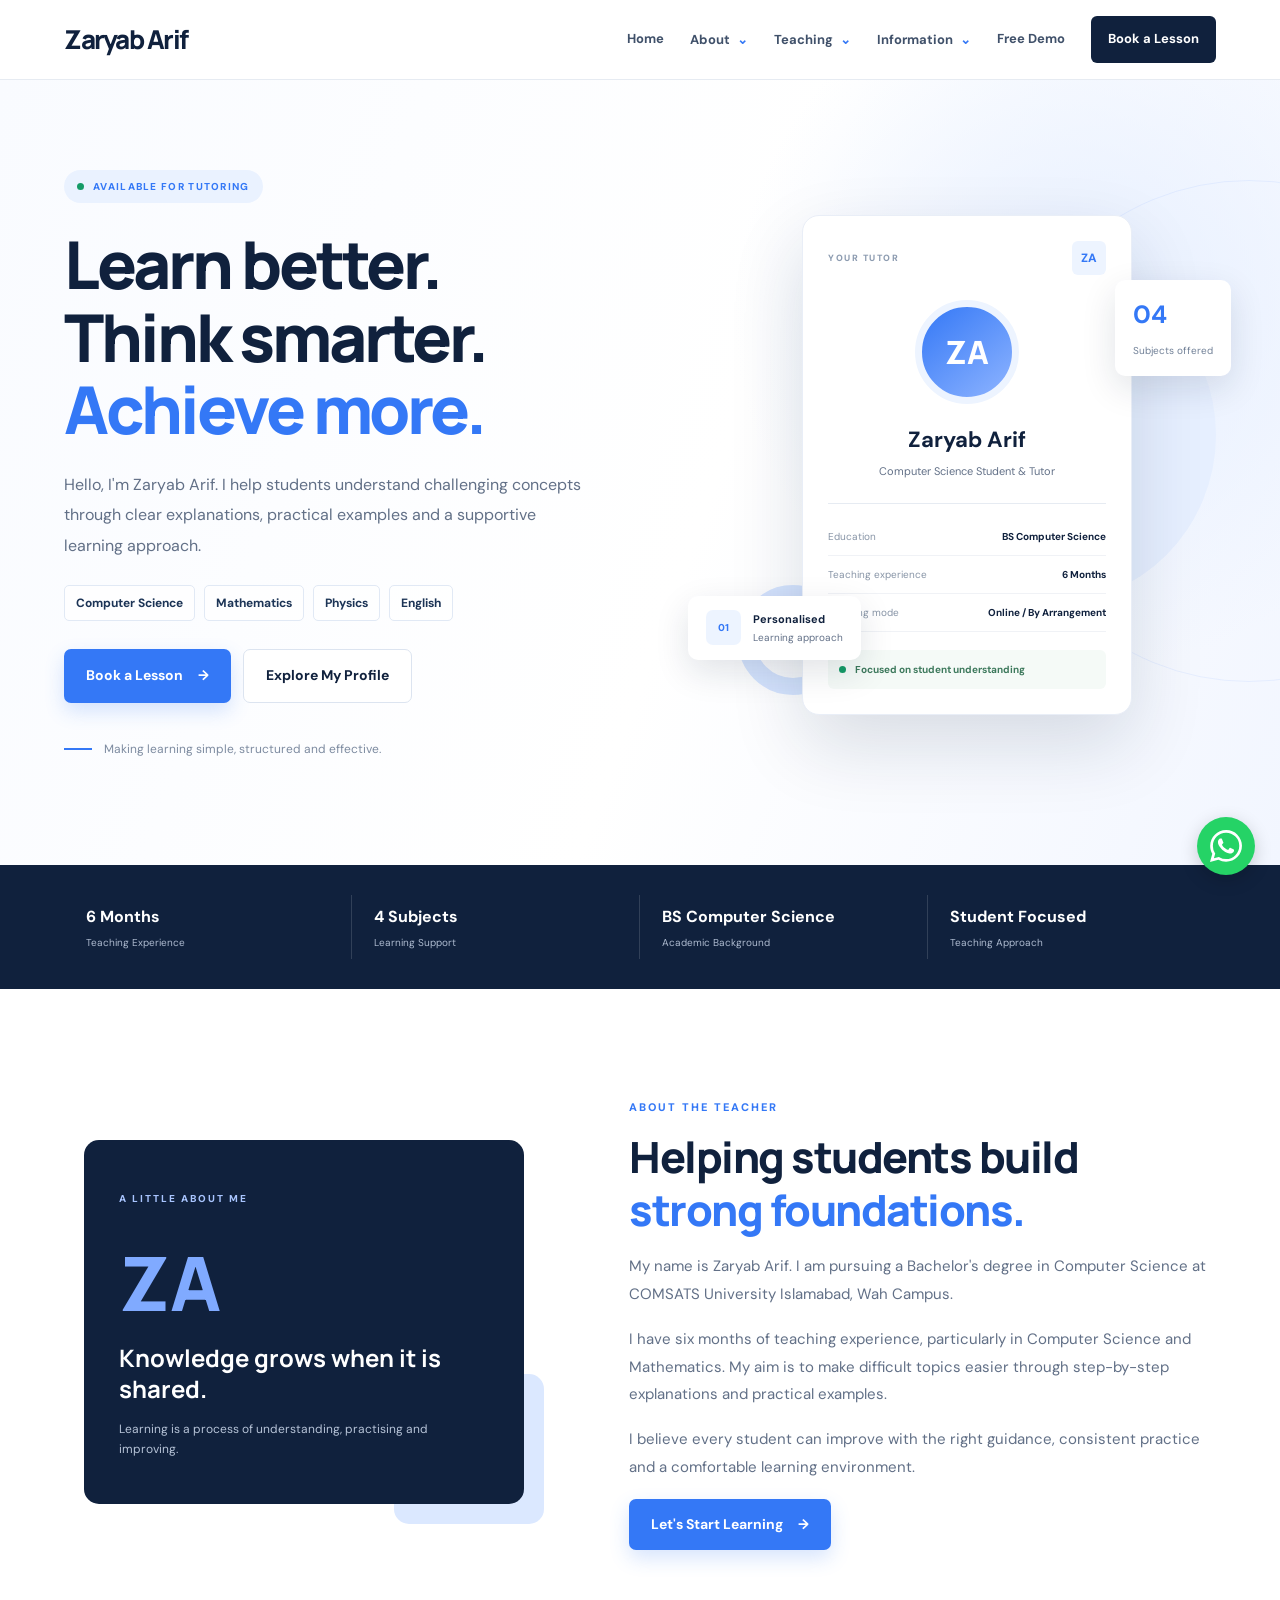
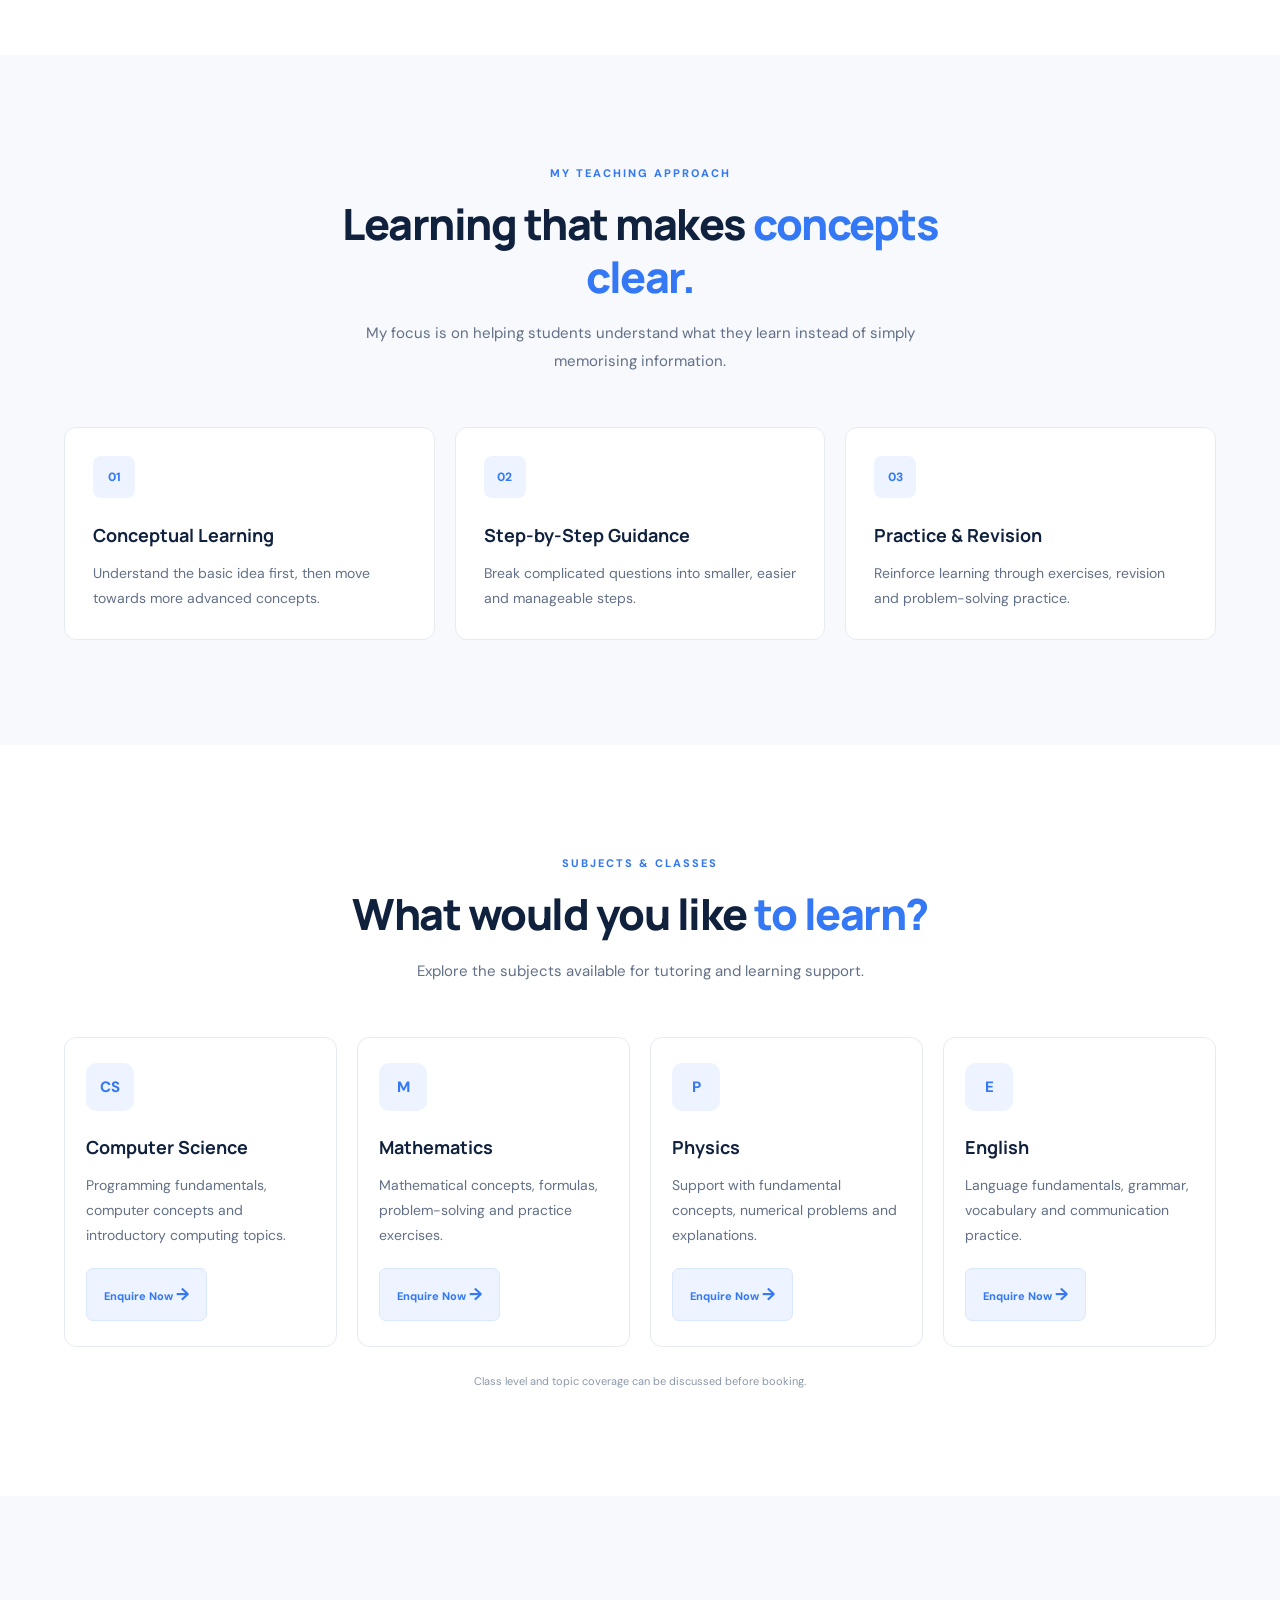
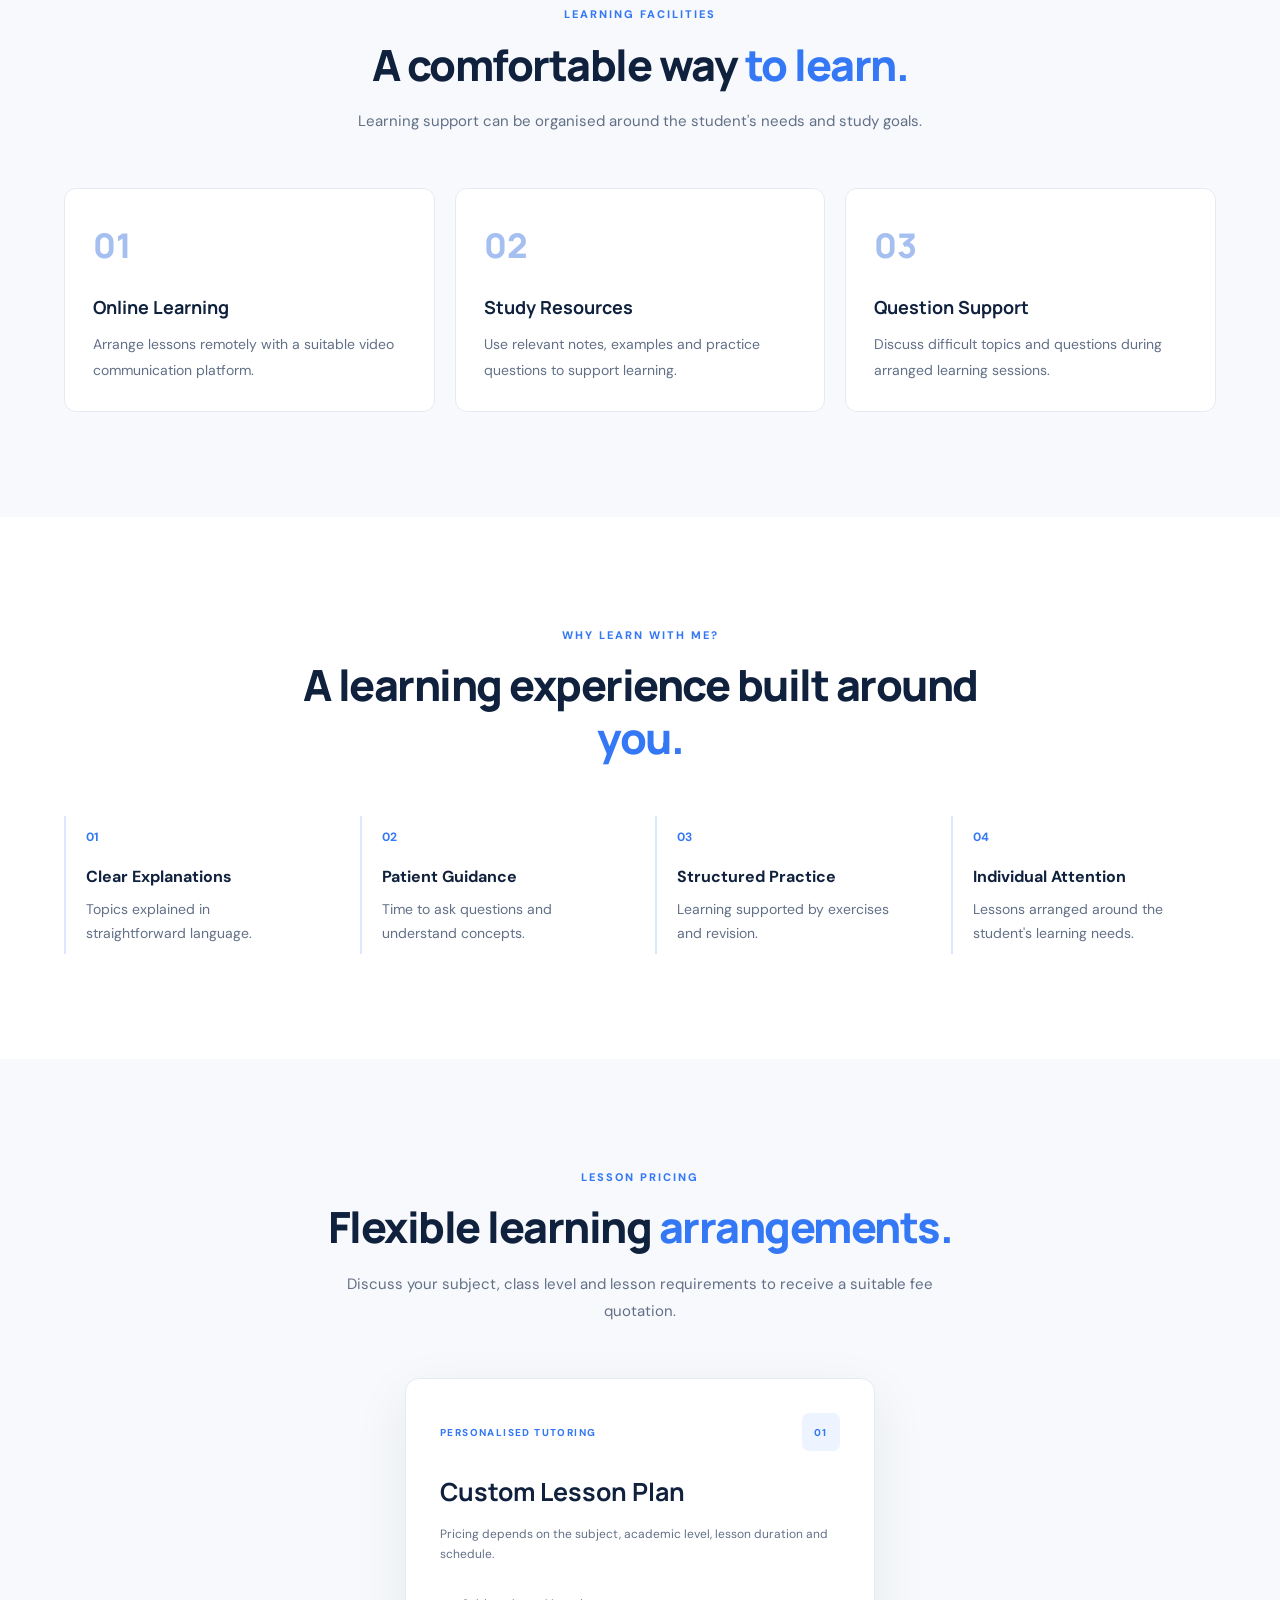
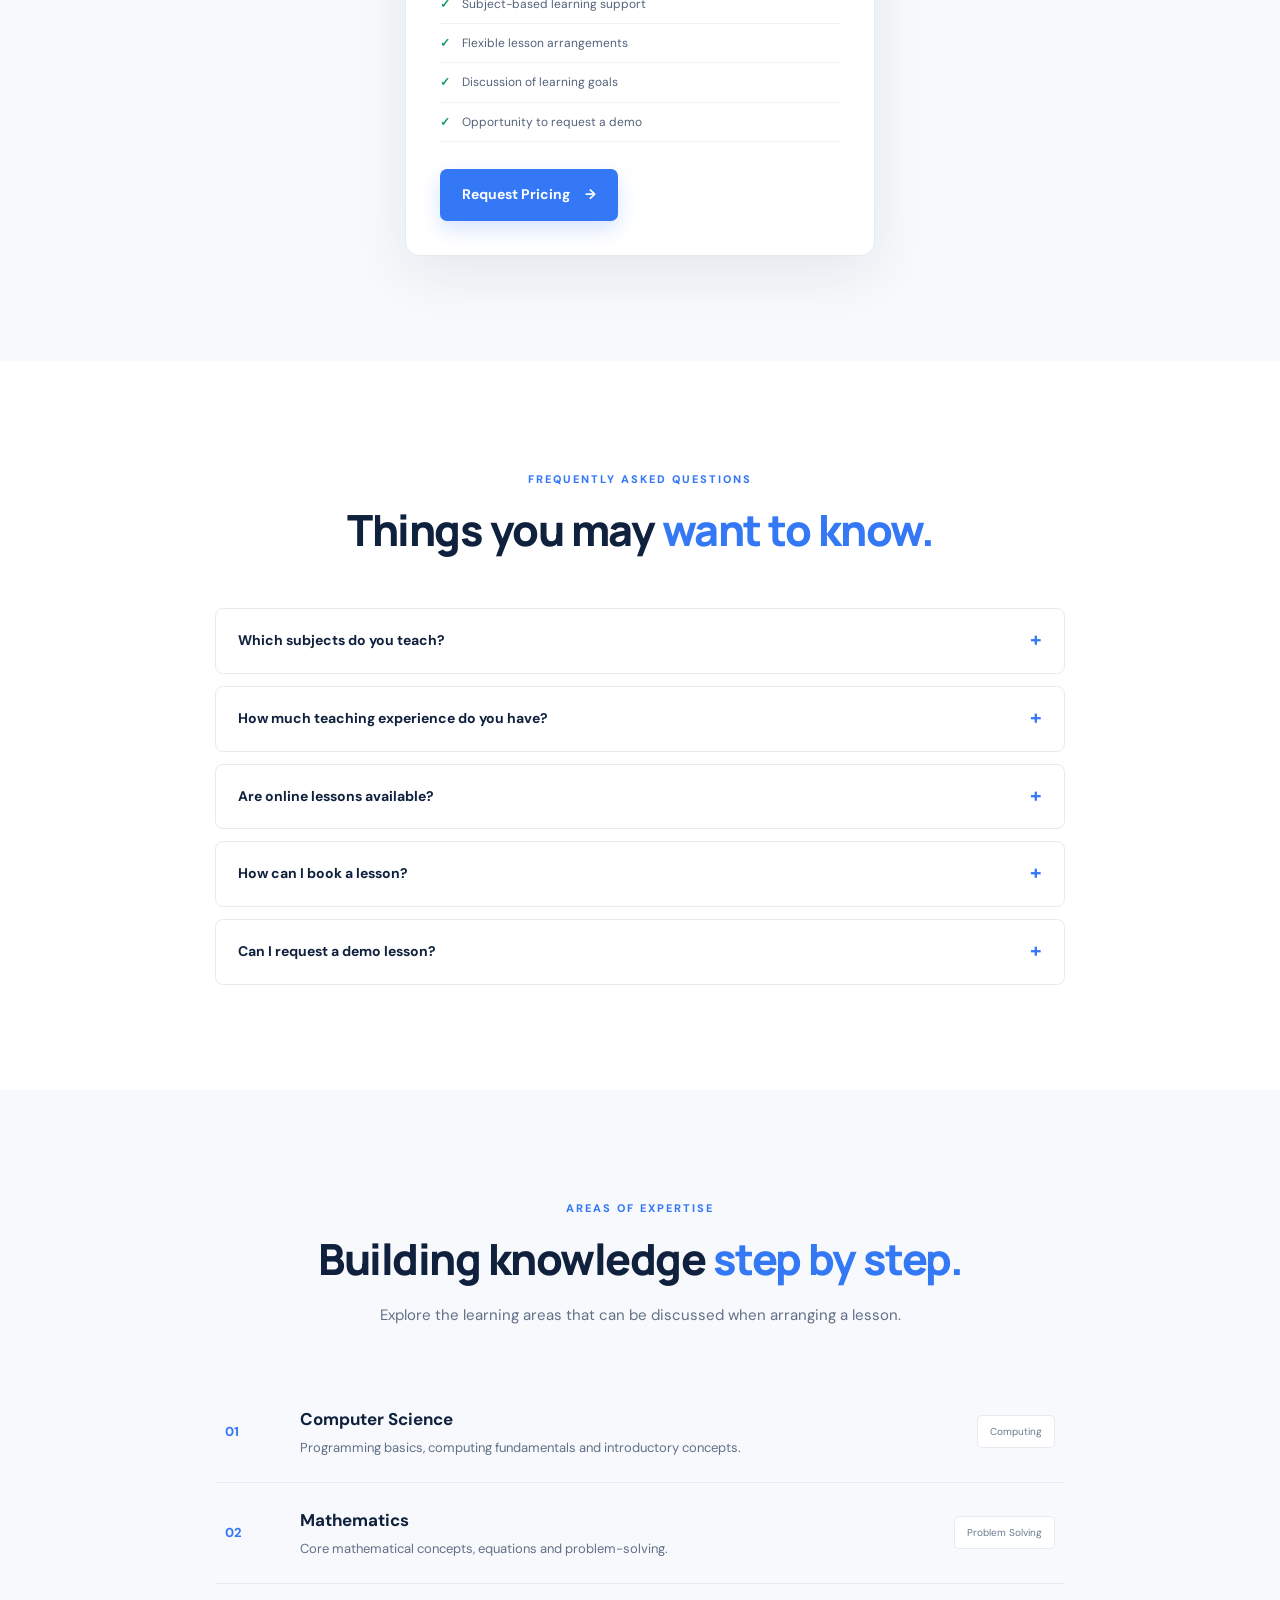
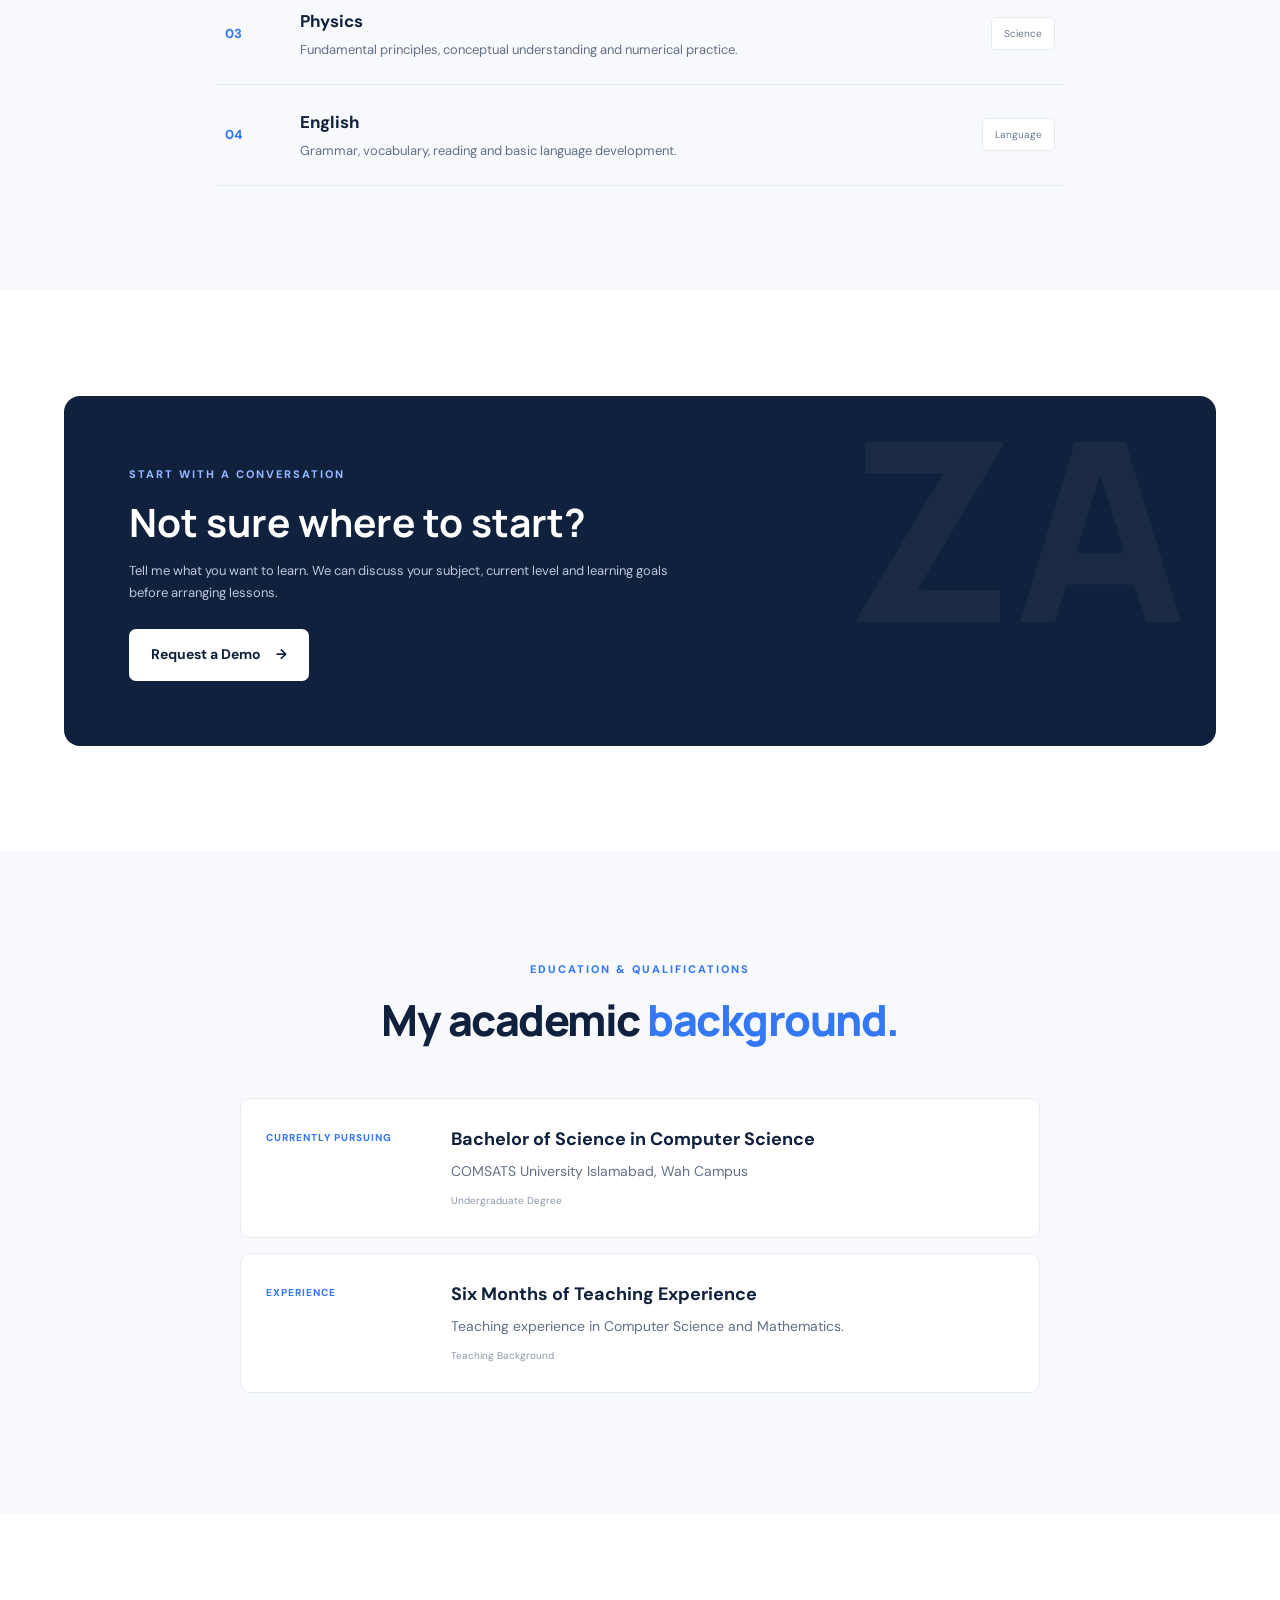
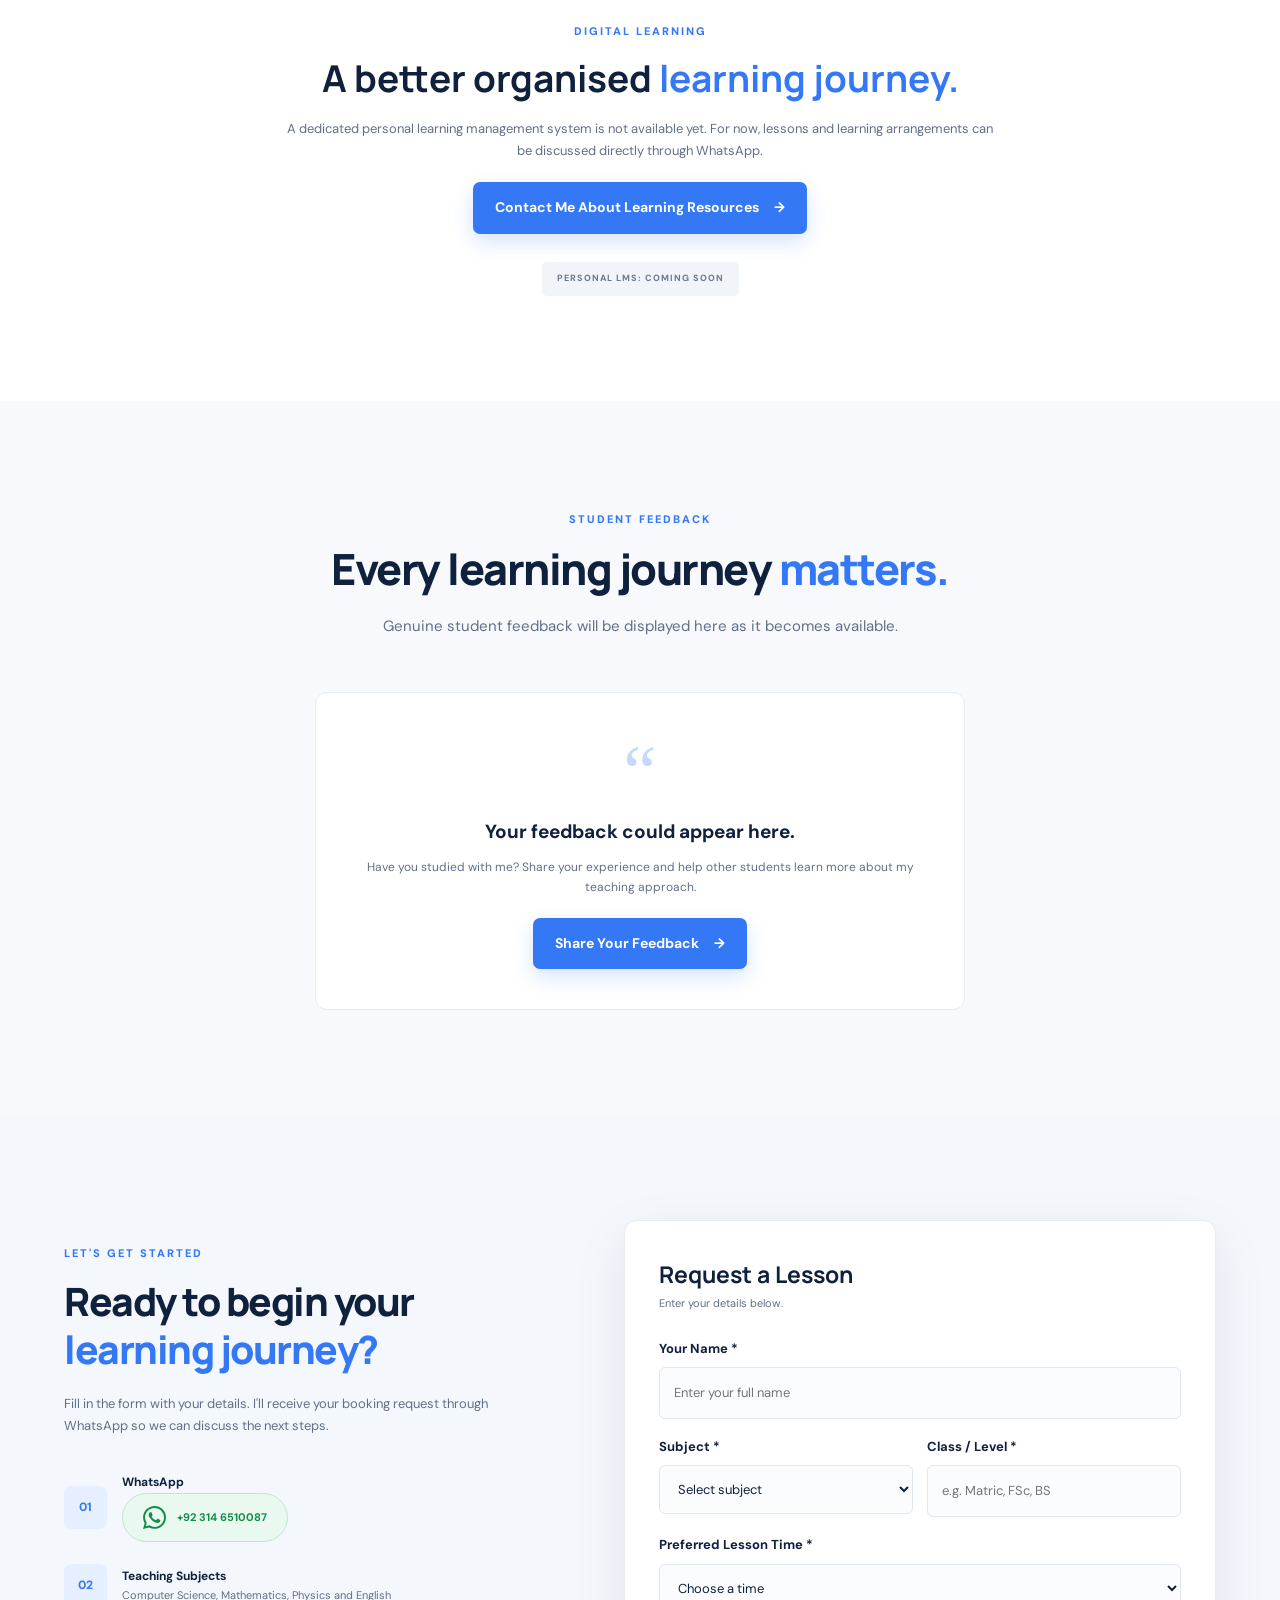
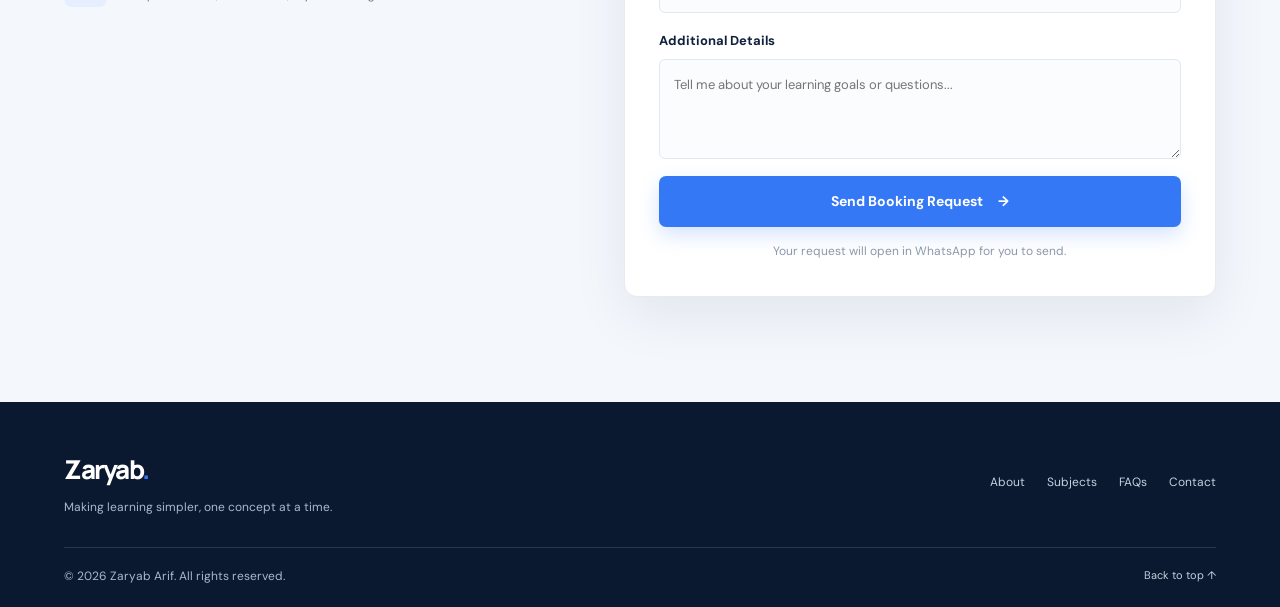
==== commit 98a47eba: "Add files via upload" ====
--- a/index.html
+++ b/index.html
@@ -604,7 +604,19 @@
                         <span class="contact-icon">01</span>
                         <div>
                             <strong>WhatsApp</strong>
-                            <a href="https://wa.me/923146510087" target="_blank" rel="noopener">0314 6510087</a>
+                            <a href="https://wa.me/923146510087"
+   target="_blank"
+   rel="noopener"
+   class="whatsapp-number">
+
+    <span class="whatsapp-icon">
+        <svg viewBox="0 0 24 24" aria-hidden="true">
+            <path fill="currentColor" d="M20.52 3.48A11.86 11.86 0 0 0 12.05 0C5.48 0 .13 5.35.13 11.92c0 2.1.55 4.15 1.6 5.96L0 24l6.28-1.65a11.9 11.9 0 0 0 5.77 1.47h.01c6.57 0 11.92-5.35 11.92-11.92 0-3.18-1.24-6.17-3.46-8.42ZM12.05 21.8a9.87 9.87 0 0 1-5.03-1.38l-.36-.21-3.73.98.99-3.64-.24-.38a9.86 9.86 0 0 1-1.52-5.25c0-5.45 4.44-9.89 9.9-9.89 2.64 0 5.12 1.03 6.98 2.9a9.82 9.82 0 0 1 2.9 6.99c0 5.45-4.44 9.88-9.89 9.88Zm5.42-7.4c-.3-.15-1.77-.87-2.05-.97-.27-.1-.47-.15-.67.15-.2.3-.77.97-.94 1.17-.17.2-.35.22-.65.07-.3-.15-1.26-.46-2.4-1.46-.89-.8-1.49-1.77-1.67-2.07-.17-.3-.02-.46.13-.61.13-.13.3-.35.45-.52.15-.17.2-.3.3-.5.1-.2.05-.37-.02-.52-.08-.15-.67-1.62-.92-2.22-.24-.58-.49-.5-.67-.51h-.57c-.2 0-.52.07-.8.37-.27.3-1.04 1.02-1.04 2.49s1.07 2.89 1.22 3.09c.15.2 2.1 3.2 5.08 4.49.71.3 1.26.49 1.69.63.71.22 1.36.19 1.87.11.57-.08 1.77-.72 2.02-1.42.25-.7.25-1.3.17-1.42-.07-.12-.27-.2-.57-.35Z"/>
+        </svg>
+    </span>
+
+    +92 314 6510087
+</a>
                         </div>
                     </div>
 
@@ -699,10 +711,16 @@
 
 
     <!-- FLOATING WHATSAPP -->
-    <a href="https://wa.me/923146510087" class="whatsapp-float"
-       target="_blank" rel="noopener" aria-label="Contact me on WhatsApp">
-        WA
-    </a>
+    <a href="https://wa.me/923146510087"
+   class="whatsapp-float"
+   target="_blank"
+   rel="noopener"
+   aria-label="Chat with me on WhatsApp">
+
+    <svg viewBox="0 0 24 24" aria-hidden="true">
+        <path fill="currentColor" d="M20.52 3.48A11.86 11.86 0 0 0 12.05 0C5.48 0 .13 5.35.13 11.92c0 2.1.55 4.15 1.6 5.96L0 24l6.28-1.65a11.9 11.9 0 0 0 5.77 1.47h.01c6.57 0 11.92-5.35 11.92-11.92 0-3.18-1.24-6.17-3.46-8.42ZM12.05 21.8a9.87 9.87 0 0 1-5.03-1.38l-.36-.21-3.73.98.99-3.64-.24-.38a9.86 9.86 0 0 1-1.52-5.25c0-5.45 4.44-9.89 9.9-9.89 2.64 0 5.12 1.03 6.98 2.9a9.82 9.82 0 0 1 2.9 6.99c0 5.45-4.44 9.88-9.89 9.88Zm5.42-7.4c-.3-.15-1.77-.87-2.05-.97-.27-.1-.47-.15-.67.15-.2.3-.77.97-.94 1.17-.17.2-.35.22-.65.07-.3-.15-1.26-.46-2.4-1.46-.89-.8-1.49-1.77-1.67-2.07-.17-.3-.02-.46.13-.61.13-.13.3-.35.45-.52.15-.17.2-.3.3-.5.1-.2.05-.37-.02-.52-.08-.15-.67-1.62-.92-2.22-.24-.58-.49-.5-.67-.51h-.57c-.2 0-.52.07-.8.37-.27.3-1.04 1.02-1.04 2.49s1.07 2.89 1.22 3.09c.15.2 2.1 3.2 5.08 4.49.71.3 1.26.49 1.69.63.71.22 1.36.19 1.87.11.57-.08 1.77-.72 2.02-1.42.25-.7.25-1.3.17-1.42-.07-.12-.27-.2-.57-.35Z"/>
+    </svg>
+</a>
 
     <script src="script.js"></script>
 </body>
--- a/style.css
+++ b/style.css
@@ -1793,3 +1793,60 @@
         font-size: 14px;
     }
 }
+
+/* Highlighted WhatsApp contact number */
+.whatsapp-number {
+    display: inline-flex;
+    align-items: center;
+    gap: 11px;
+    padding: 12px 20px;
+    background: #e9f9ef;
+    color: #128c4a;
+    border: 1px solid #bce8cd;
+    border-radius: 50px;
+    font-size: 16px;
+    font-weight: 700;
+    text-decoration: none;
+    transition: 0.3s ease;
+}
+
+.whatsapp-number:hover {
+    background: #128c4a;
+    color: #ffffff;
+    transform: translateY(-2px);
+}
+
+.whatsapp-icon {
+    display: flex;
+    align-items: center;
+    justify-content: center;
+}
+
+.whatsapp-icon svg {
+    width: 23px;
+    height: 23px;
+}
+
+/* Floating WhatsApp circle */
+.whatsapp-float {
+    display: flex;
+    align-items: center;
+    justify-content: center;
+    width: 58px;
+    height: 58px;
+    border-radius: 50%;
+    background: #25D366;
+    color: #ffffff;
+    box-shadow: 0 5px 18px rgba(0, 0, 0, 0.18);
+    transition: 0.3s ease;
+}
+
+.whatsapp-float svg {
+    width: 32px;
+    height: 32px;
+}
+
+.whatsapp-float:hover {
+    background: #128C4A;
+    transform: scale(1.08);
+}
